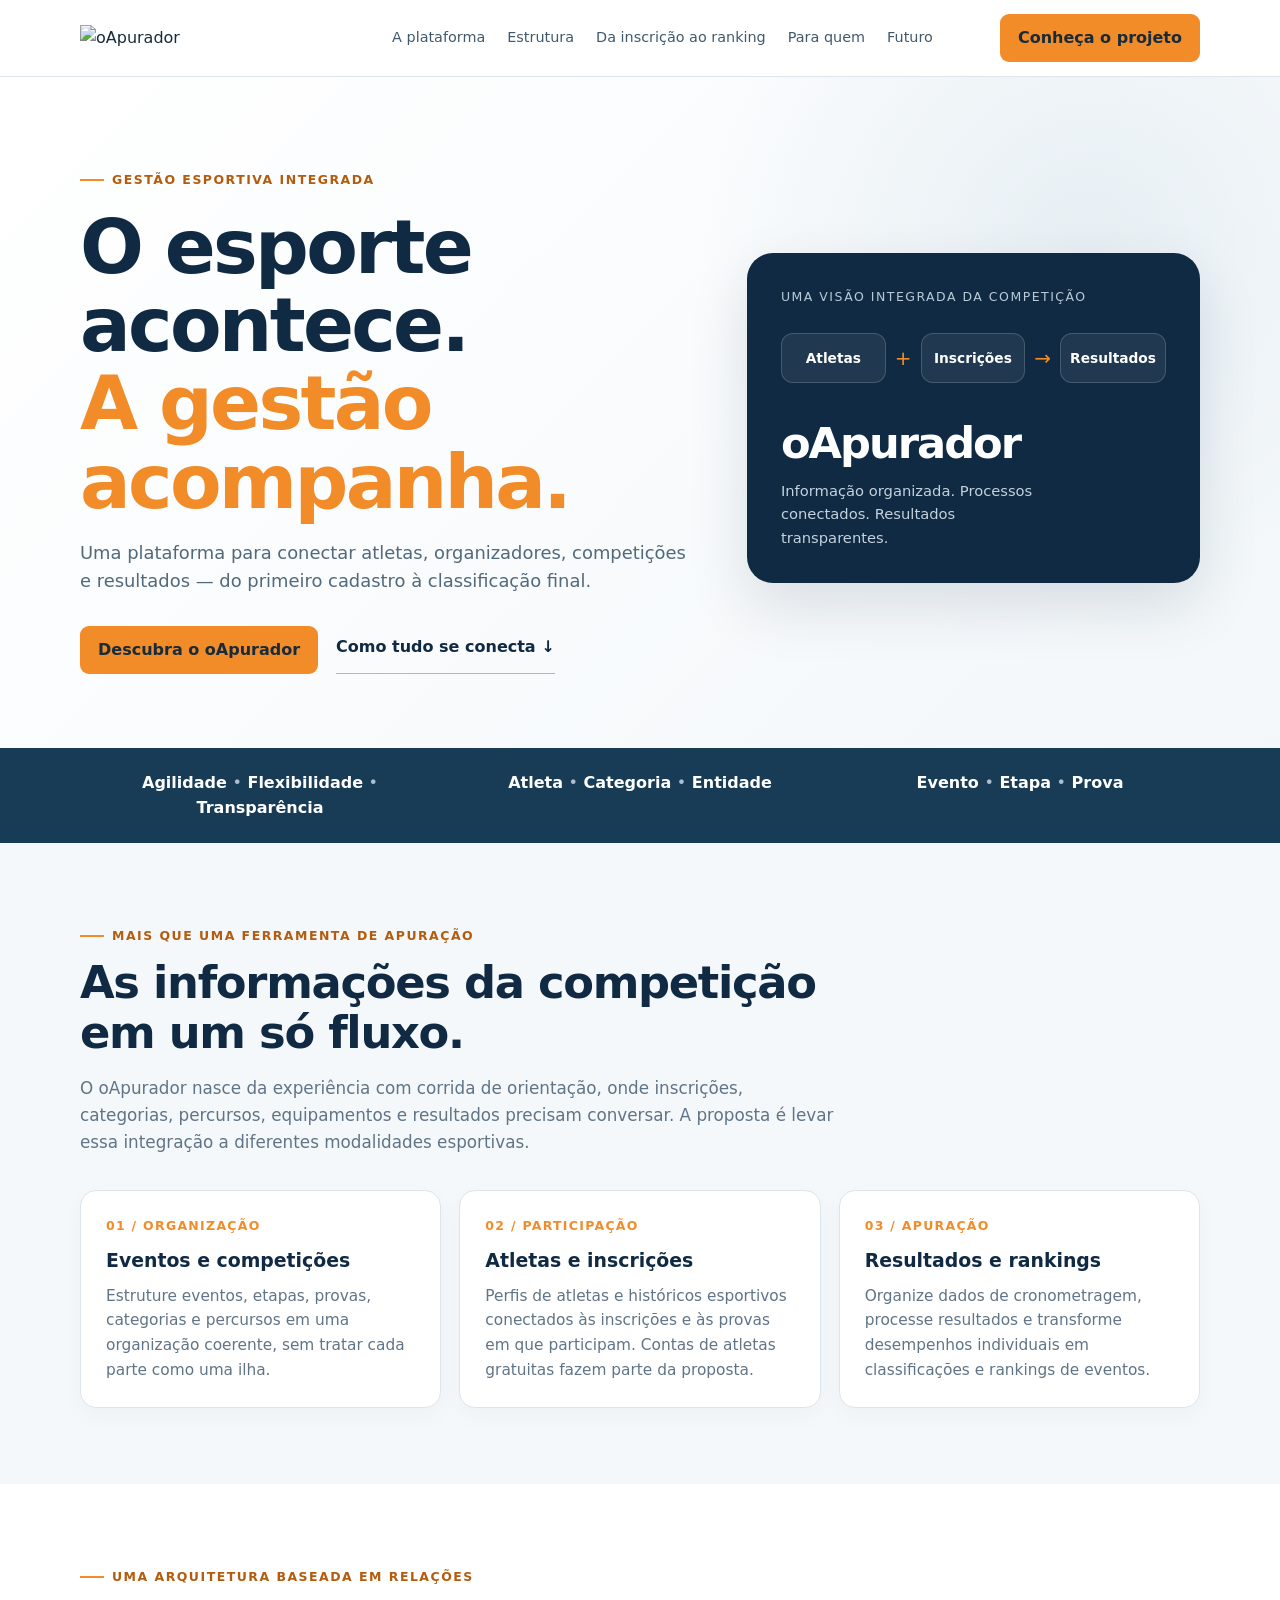
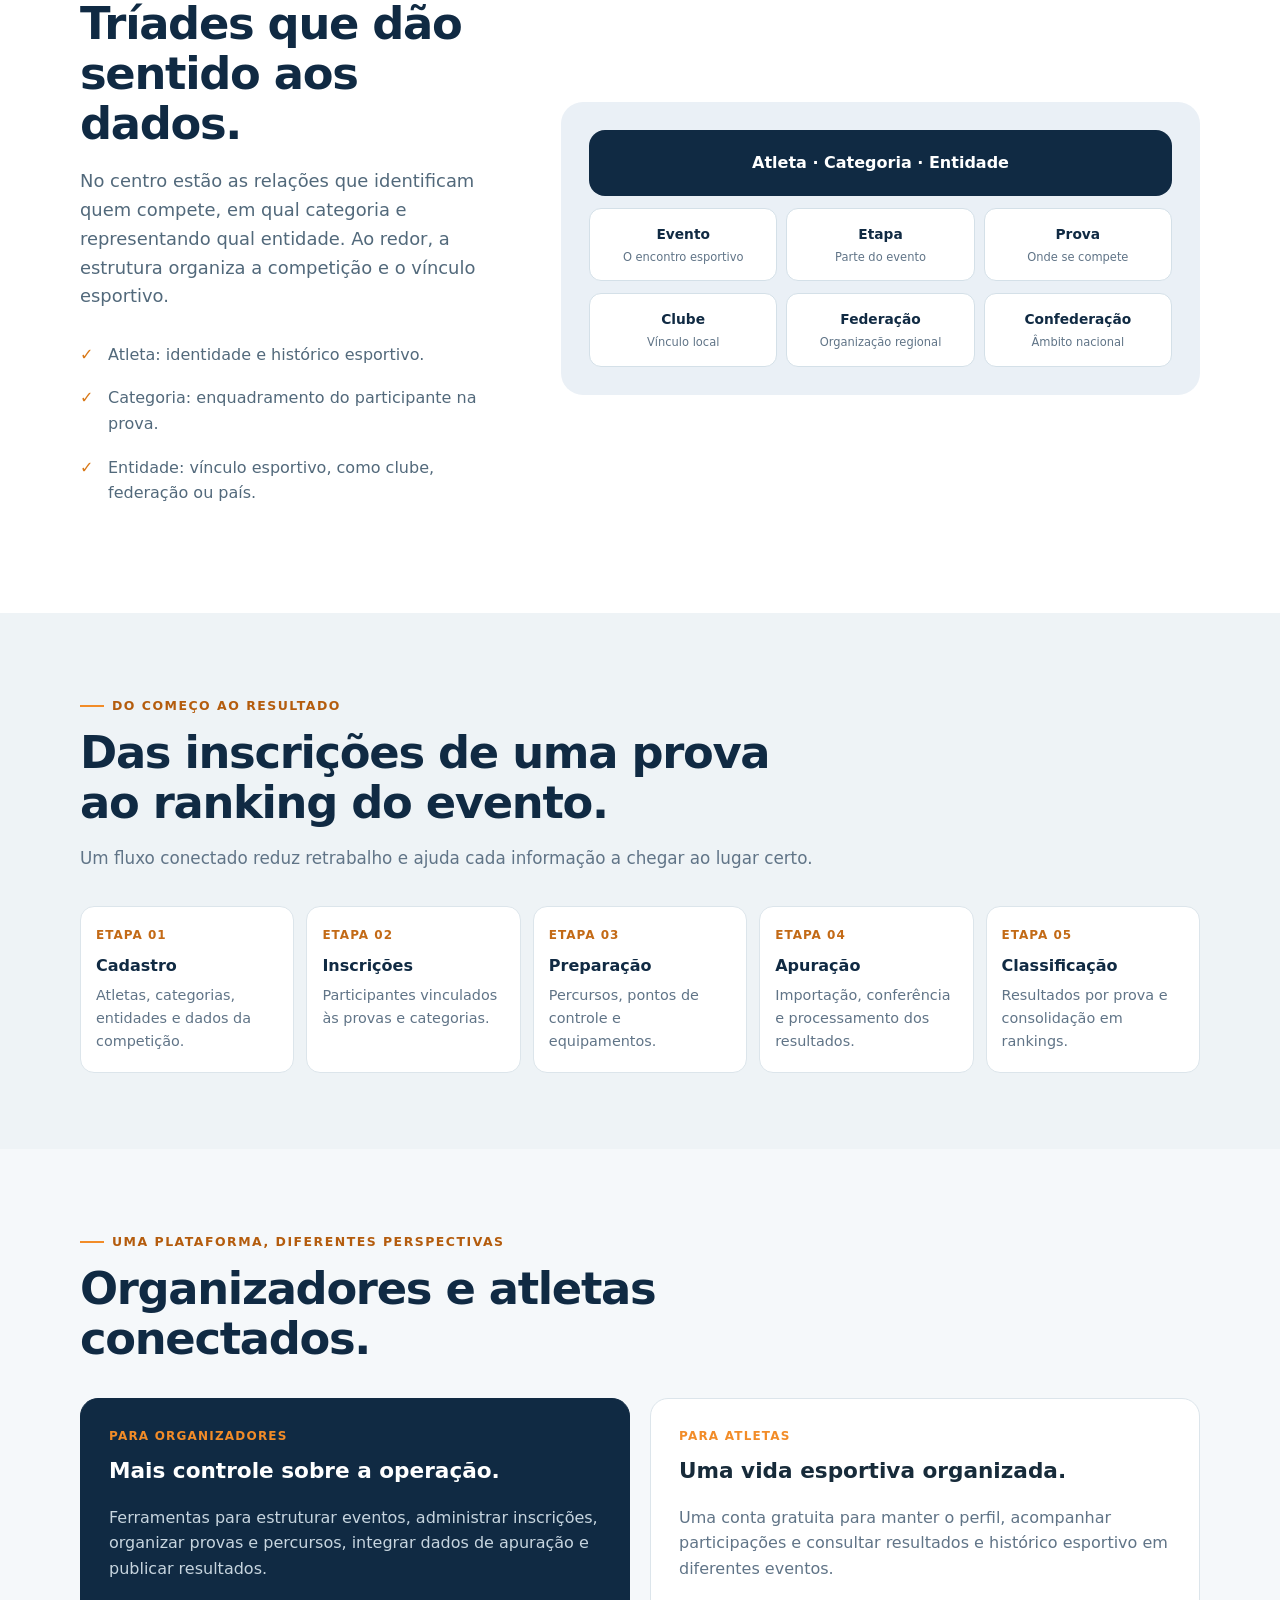
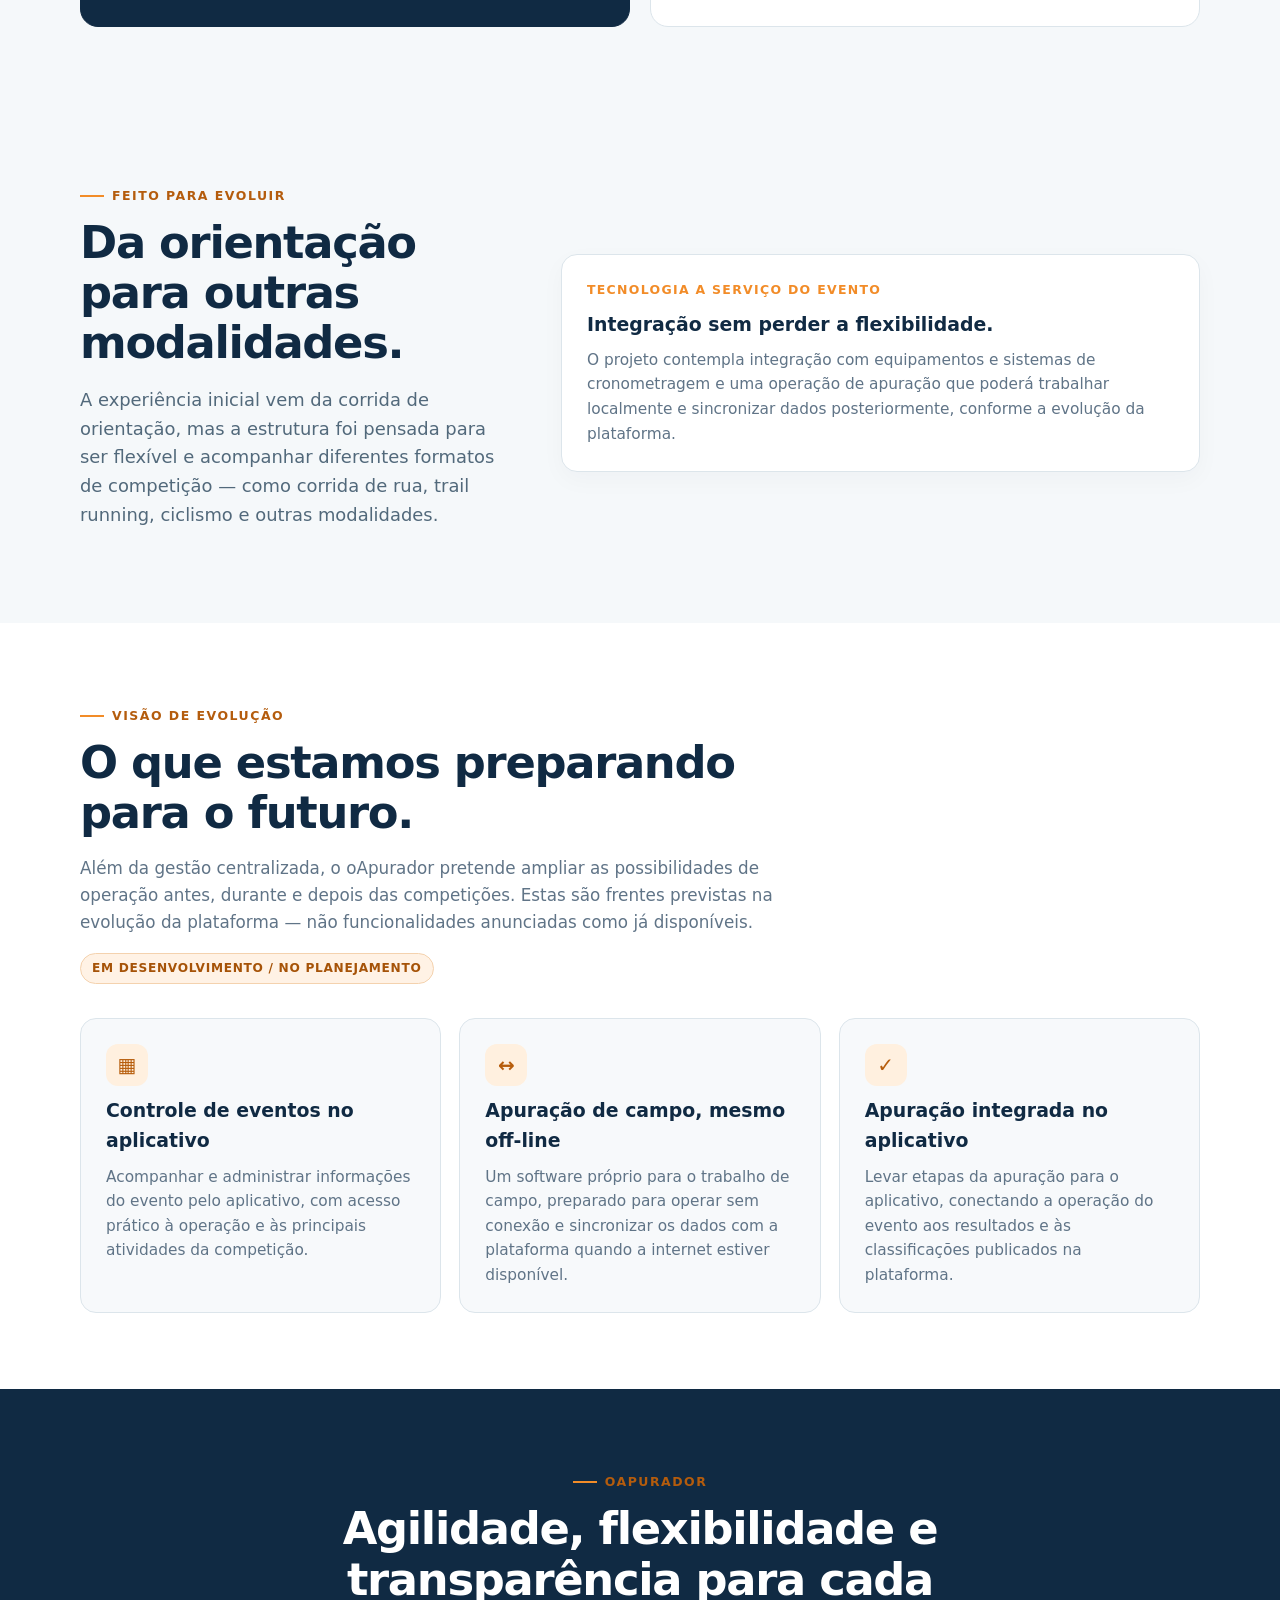
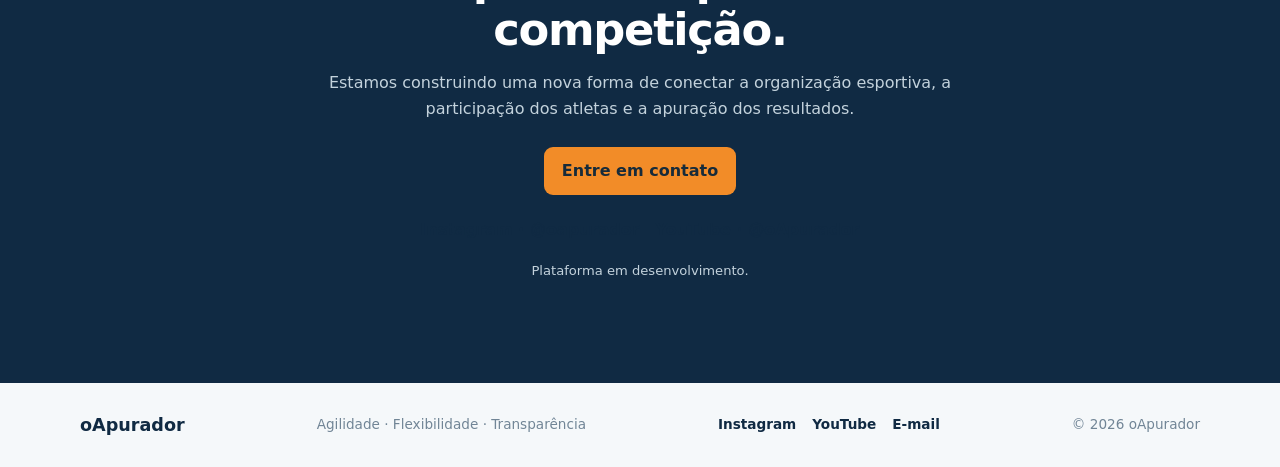
==== index.html @ b2d1f543 "Add files via upload" ====
<!doctype html>
<html lang="pt-BR">
<head>
<meta charset="utf-8">
<meta name="viewport" content="width=device-width, initial-scale=1">
<meta name="theme-color" content="#102a43">
<meta name="description" content="oApurador — gestão esportiva integrada. Agilidade, flexibilidade e transparência da inscrição ao ranking.">
<title>oApurador — Agilidade, flexibilidade e transparência</title>
<style>
:root{--navy:#102a43;--navy2:#183b56;--orange:#f28c28;--ink:#172b3a;--muted:#607487;--paper:#f5f8fa;--line:#dce5eb;--white:#fff}
*{box-sizing:border-box}html{scroll-behavior:smooth}body{margin:0;background:var(--paper);color:var(--ink);font-family:Inter,ui-sans-serif,system-ui,-apple-system,"Segoe UI",sans-serif;line-height:1.6}a{color:inherit;text-decoration:none}.wrap{width:min(1120px,calc(100% - 40px));margin:auto}
header{background:#ffffffef;border-bottom:1px solid var(--line);position:sticky;top:0;z-index:10;backdrop-filter:blur(12px)}.nav{min-height:76px;display:flex;align-items:center;justify-content:space-between;gap:24px}.brand img{display:block;width:245px;max-width:42vw;height:auto}.nav nav{display:flex;gap:22px;font-size:.9rem;color:#42596b}.nav nav a:hover{color:var(--orange)}.nav-cta,.button{display:inline-flex;align-items:center;justify-content:center;background:var(--orange);color:#172b3a;font-weight:750;padding:11px 18px;border-radius:9px}
.hero{padding:86px 0 74px;background:radial-gradient(circle at 85% 25%,#e7eff4 0,transparent 32%),linear-gradient(135deg,#fff,#f3f7fa);overflow:hidden}.hero-grid{display:grid;grid-template-columns:1.15fr .85fr;gap:54px;align-items:center}.eyebrow{display:inline-flex;align-items:center;gap:8px;color:#b45c0d;font-size:.78rem;font-weight:800;text-transform:uppercase;letter-spacing:1.5px}.eyebrow:before{content:"";width:24px;height:2px;background:var(--orange)}h1{font-size:clamp(2.65rem,6vw,4.7rem);line-height:1.04;letter-spacing:-2.7px;color:var(--navy);margin:18px 0}h1 em{font-style:normal;color:var(--orange)}.lead{font-size:1.12rem;max-width:650px;color:#52697b}.hero-actions{display:flex;gap:18px;margin-top:30px;flex-wrap:wrap}.text-link{font-weight:700;color:var(--navy);border-bottom:1px solid #a9bbc8;padding:8px 0}.hero-art{background:var(--navy);border-radius:26px;padding:34px;color:white;min-height:320px;box-shadow:0 24px 60px #102a4320}.art-label{font-size:.78rem;text-transform:uppercase;letter-spacing:1.5px;color:#b9cbd8}.flowline{display:flex;align-items:center;gap:9px;margin:26px 0}.flow-node{background:#ffffff12;border:1px solid #ffffff2b;border-radius:12px;padding:13px 9px;text-align:center;flex:1;font-size:.86rem;font-weight:700}.flow-arrow{color:var(--orange);font-size:1.25rem}.art-number{font-size:2.7rem;font-weight:850;letter-spacing:-2px;margin-top:22px}.art-caption{color:#c3d2dc;font-size:.92rem;max-width:270px}
.triad-band{background:var(--navy2);color:#fff;padding:22px 0}.triads{display:grid;grid-template-columns:repeat(3,1fr);gap:20px}.triad{text-align:center;font-weight:700}.triad span{color:#a9bfce;font-weight:500}section{padding:76px 0}.section-head{max-width:760px;margin-bottom:34px}h2{font-size:clamp(2rem,4vw,2.8rem);line-height:1.12;letter-spacing:-1.3px;color:var(--navy);margin:12px 0}.section-head p{color:var(--muted);font-size:1.05rem}.cards{display:grid;grid-template-columns:repeat(3,1fr);gap:18px}.card{background:#fff;border:1px solid var(--line);border-radius:16px;padding:25px;box-shadow:0 8px 24px #102a4308}.num{font-size:.78rem;font-weight:850;color:var(--orange);letter-spacing:1.3px}.card h3,.roadmap-card h3{font-size:1.18rem;color:var(--navy);margin:9px 0}.card p,.roadmap-card p{color:var(--muted);margin:0;font-size:.96rem}
.central{background:#fff}.central-grid{display:grid;grid-template-columns:.8fr 1.2fr;gap:55px;align-items:center}.central-visual{background:#eaf0f6;border-radius:22px;padding:28px}.central-core{background:var(--navy);color:white;border-radius:16px;text-align:center;padding:20px;font-weight:800}.central-branches{display:grid;grid-template-columns:repeat(3,1fr);gap:9px;margin-top:12px}.branch{background:#fff;border:1px solid #d4e0e8;border-radius:12px;padding:14px 7px;text-align:center;color:var(--navy);font-size:.86rem;font-weight:750}.branch small{display:block;color:var(--muted);font-weight:500;margin-top:3px}.bullets{list-style:none;padding:0;margin:22px 0}.bullets li{padding:9px 0 9px 28px;position:relative;color:#52697b}.bullets li:before{content:"✓";position:absolute;left:0;color:#d97817;font-weight:900}
.journey{background:#eef3f6}.journey-line{display:grid;grid-template-columns:repeat(5,1fr);gap:12px}.step{background:#fff;border:1px solid var(--line);border-radius:14px;padding:19px 15px}.step b{display:block;color:var(--navy);margin:8px 0 5px}.step-no{font-size:.75rem;color:#c36a16;font-weight:850;letter-spacing:1px}.step p{font-size:.9rem;color:var(--muted);margin:0}.audiences{display:grid;grid-template-columns:1fr 1fr;gap:20px}.audience{border-radius:18px;padding:28px;background:#fff;border:1px solid var(--line)}.audience.organizer{background:var(--navy);color:#fff;border-color:var(--navy)}.audience h3{font-size:1.35rem;margin:8px 0}.audience p{color:var(--muted)}.audience.organizer p{color:#c7d5df}.tag{font-size:.75rem;text-transform:uppercase;letter-spacing:1.2px;font-weight:800;color:var(--orange)}
.roadmap{background:#fff}.roadmap-note{display:inline-block;background:#fff2e5;color:#a65308;border:1px solid #f4d2ae;border-radius:999px;padding:5px 11px;font-size:.76rem;font-weight:800;letter-spacing:.7px;text-transform:uppercase}.roadmap-card{background:#f7f9fb;border:1px solid var(--line);border-radius:16px;padding:25px}.future-icon{width:42px;height:42px;display:grid;place-items:center;border-radius:12px;background:#fff0df;color:#b75d0c;font-size:1.25rem;font-weight:900}.closing{background:var(--navy);color:#fff;text-align:center;padding:76px 0}.closing h2{color:#fff;max-width:760px;margin:12px auto}.closing p{color:#c3d2dc;max-width:650px;margin:15px auto 26px}.closing .eyebrow{justify-content:center}footer{padding:28px 0;color:#718596;font-size:.85rem}.footer-inner{display:flex;justify-content:space-between;gap:18px;align-items:center;flex-wrap:wrap}.footer-brand{font-weight:850;color:var(--navy);font-size:1.1rem}.social{display:flex;gap:16px;flex-wrap:wrap}.social a{font-weight:700;color:var(--navy)}.social a:hover{color:var(--orange)}
@media(max-width:800px){.nav nav{display:none}.hero{padding:62px 0}.hero-grid,.central-grid{grid-template-columns:1fr;gap:32px}.hero-art{min-height:260px}.cards{grid-template-columns:1fr}.triads{grid-template-columns:1fr;gap:10px}.journey-line{grid-template-columns:1fr 1fr}.audiences{grid-template-columns:1fr}section{padding:58px 0}}
@media(max-width:480px){.wrap{width:calc(100% - 28px)}.journey-line{grid-template-columns:1fr}.brand img{width:190px}.hero-art{padding:24px}.flowline{gap:5px}.flow-node{font-size:.76rem;padding:11px 5px}}
</style>
</head>
<body>
<header><div class="wrap nav">
<a class="brand" href="#" aria-label="oApurador, início"><img src="assets/logo-oapurador.png" alt="oApurador"></a>
<nav><a href="#plataforma">A plataforma</a><a href="#estrutura">Estrutura</a><a href="#fluxo">Da inscrição ao ranking</a><a href="#publico">Para quem</a><a href="#futuro">Futuro</a></nav>
<a class="nav-cta" href="#contato">Conheça o projeto</a>
</div></header>
<main>
<section class="hero"><div class="wrap hero-grid"><div><div class="eyebrow">Gestão esportiva integrada</div><h1>O esporte acontece.<br><em>A gestão acompanha.</em></h1><p class="lead">Uma plataforma para conectar atletas, organizadores, competições e resultados — do primeiro cadastro à classificação final.</p><div class="hero-actions"><a class="button" href="#plataforma">Descubra o oApurador</a><a class="text-link" href="#estrutura">Como tudo se conecta ↓</a></div></div>
<div class="hero-art"><div class="art-label">Uma visão integrada da competição</div><div class="flowline"><div class="flow-node">Atletas</div><div class="flow-arrow">+</div><div class="flow-node">Inscrições</div><div class="flow-arrow">→</div><div class="flow-node">Resultados</div></div><div class="art-number">oApurador</div><div class="art-caption">Informação organizada. Processos conectados. Resultados transparentes.</div></div></div></section>
<div class="triad-band"><div class="wrap triads"><div class="triad">Agilidade <span>•</span> Flexibilidade <span>•</span> Transparência</div><div class="triad">Atleta <span>•</span> Categoria <span>•</span> Entidade</div><div class="triad">Evento <span>•</span> Etapa <span>•</span> Prova</div></div></div>
<section id="plataforma"><div class="wrap"><div class="section-head"><div class="eyebrow">Mais que uma ferramenta de apuração</div><h2>As informações da competição em um só fluxo.</h2><p>O oApurador nasce da experiência com corrida de orientação, onde inscrições, categorias, percursos, equipamentos e resultados precisam conversar. A proposta é levar essa integração a diferentes modalidades esportivas.</p></div><div class="cards">
<article class="card"><div class="num">01 / ORGANIZAÇÃO</div><h3>Eventos e competições</h3><p>Estruture eventos, etapas, provas, categorias e percursos em uma organização coerente, sem tratar cada parte como uma ilha.</p></article>
<article class="card"><div class="num">02 / PARTICIPAÇÃO</div><h3>Atletas e inscrições</h3><p>Perfis de atletas e históricos esportivos conectados às inscrições e às provas em que participam. Contas de atletas gratuitas fazem parte da proposta.</p></article>
<article class="card"><div class="num">03 / APURAÇÃO</div><h3>Resultados e rankings</h3><p>Organize dados de cronometragem, processe resultados e transforme desempenhos individuais em classificações e rankings de eventos.</p></article>
</div></div></section>
<section class="central" id="estrutura"><div class="wrap central-grid"><div><div class="eyebrow">Uma arquitetura baseada em relações</div><h2>Tríades que dão sentido aos dados.</h2><p class="lead">No centro estão as relações que identificam quem compete, em qual categoria e representando qual entidade. Ao redor, a estrutura organiza a competição e o vínculo esportivo.</p><ul class="bullets"><li>Atleta: identidade e histórico esportivo.</li><li>Categoria: enquadramento do participante na prova.</li><li>Entidade: vínculo esportivo, como clube, federação ou país.</li></ul></div>
<div class="central-visual"><div class="central-core">Atleta · Categoria · Entidade</div><div class="central-branches"><div class="branch">Evento<small>O encontro esportivo</small></div><div class="branch">Etapa<small>Parte do evento</small></div><div class="branch">Prova<small>Onde se compete</small></div></div><div class="central-branches"><div class="branch">Clube<small>Vínculo local</small></div><div class="branch">Federação<small>Organização regional</small></div><div class="branch">Confederação<small>Âmbito nacional</small></div></div></div></div></section>
<section class="journey" id="fluxo"><div class="wrap"><div class="section-head"><div class="eyebrow">Do começo ao resultado</div><h2>Das inscrições de uma prova ao ranking do evento.</h2><p>Um fluxo conectado reduz retrabalho e ajuda cada informação a chegar ao lugar certo.</p></div><div class="journey-line">
<div class="step"><div class="step-no">ETAPA 01</div><b>Cadastro</b><p>Atletas, categorias, entidades e dados da competição.</p></div><div class="step"><div class="step-no">ETAPA 02</div><b>Inscrições</b><p>Participantes vinculados às provas e categorias.</p></div><div class="step"><div class="step-no">ETAPA 03</div><b>Preparação</b><p>Percursos, pontos de controle e equipamentos.</p></div><div class="step"><div class="step-no">ETAPA 04</div><b>Apuração</b><p>Importação, conferência e processamento dos resultados.</p></div><div class="step"><div class="step-no">ETAPA 05</div><b>Classificação</b><p>Resultados por prova e consolidação em rankings.</p></div>
</div></div></section>
<section id="publico"><div class="wrap"><div class="section-head"><div class="eyebrow">Uma plataforma, diferentes perspectivas</div><h2>Organizadores e atletas conectados.</h2></div><div class="audiences">
<article class="audience organizer"><div class="tag">Para organizadores</div><h3>Mais controle sobre a operação.</h3><p>Ferramentas para estruturar eventos, administrar inscrições, organizar provas e percursos, integrar dados de apuração e publicar resultados.</p></article>
<article class="audience"><div class="tag">Para atletas</div><h3>Uma vida esportiva organizada.</h3><p>Uma conta gratuita para manter o perfil, acompanhar participações e consultar resultados e histórico esportivo em diferentes eventos.</p></article>
</div></div></section>
<section><div class="wrap central-grid"><div><div class="eyebrow">Feito para evoluir</div><h2>Da orientação para outras modalidades.</h2><p class="lead">A experiência inicial vem da corrida de orientação, mas a estrutura foi pensada para ser flexível e acompanhar diferentes formatos de competição — como corrida de rua, trail running, ciclismo e outras modalidades.</p></div><div class="card"><div class="num">TECNOLOGIA A SERVIÇO DO EVENTO</div><h3>Integração sem perder a flexibilidade.</h3><p>O projeto contempla integração com equipamentos e sistemas de cronometragem e uma operação de apuração que poderá trabalhar localmente e sincronizar dados posteriormente, conforme a evolução da plataforma.</p></div></div></section>
<section class="roadmap" id="futuro"><div class="wrap"><div class="section-head"><div class="eyebrow">Visão de evolução</div><h2>O que estamos preparando para o futuro.</h2><p>Além da gestão centralizada, o oApurador pretende ampliar as possibilidades de operação antes, durante e depois das competições. Estas são frentes previstas na evolução da plataforma — não funcionalidades anunciadas como já disponíveis.</p><span class="roadmap-note">Em desenvolvimento / no planejamento</span></div><div class="cards">
<article class="roadmap-card"><div class="future-icon">▦</div><h3>Controle de eventos no aplicativo</h3><p>Acompanhar e administrar informações do evento pelo aplicativo, com acesso prático à operação e às principais atividades da competição.</p></article>
<article class="roadmap-card"><div class="future-icon">↔</div><h3>Apuração de campo, mesmo off-line</h3><p>Um software próprio para o trabalho de campo, preparado para operar sem conexão e sincronizar os dados com a plataforma quando a internet estiver disponível.</p></article>
<article class="roadmap-card"><div class="future-icon">✓</div><h3>Apuração integrada no aplicativo</h3><p>Levar etapas da apuração para o aplicativo, conectando a operação do evento aos resultados e às classificações publicados na plataforma.</p></article>
</div></div></section>
<section class="closing" id="contato"><div class="wrap"><div class="eyebrow">oApurador</div><h2>Agilidade, flexibilidade e transparência para cada competição.</h2><p>Estamos construindo uma nova forma de conectar a organização esportiva, a participação dos atletas e a apuração dos resultados.</p><a class="button" href="mailto:oapurador@gmail.com?subject=Interesse%20no%20oApurador">Entre em contato</a><div class="social" style="justify-content:center;margin-top:22px"><a href="https://www.instagram.com/oapurador/" target="_blank" rel="noopener noreferrer">Instagram · @oapurador</a><a href="https://www.youtube.com/@oApurador" target="_blank" rel="noopener noreferrer">YouTube · @oApurador</a></div><p style="font-size:.82rem;margin-top:18px">Plataforma em desenvolvimento.</p></div></section>
</main>
<footer><div class="wrap footer-inner"><div class="footer-brand">oApurador</div><div>Agilidade · Flexibilidade · Transparência</div><div class="social"><a href="https://www.instagram.com/oapurador/" target="_blank" rel="noopener noreferrer">Instagram</a><a href="https://www.youtube.com/@oApurador" target="_blank" rel="noopener noreferrer">YouTube</a><a href="mailto:oapurador@gmail.com">E-mail</a></div><div>© <span id="year">2026</span> oApurador</div></div></footer>
<script>document.getElementById('year').textContent=new Date().getFullYear();</script>
</body></html>
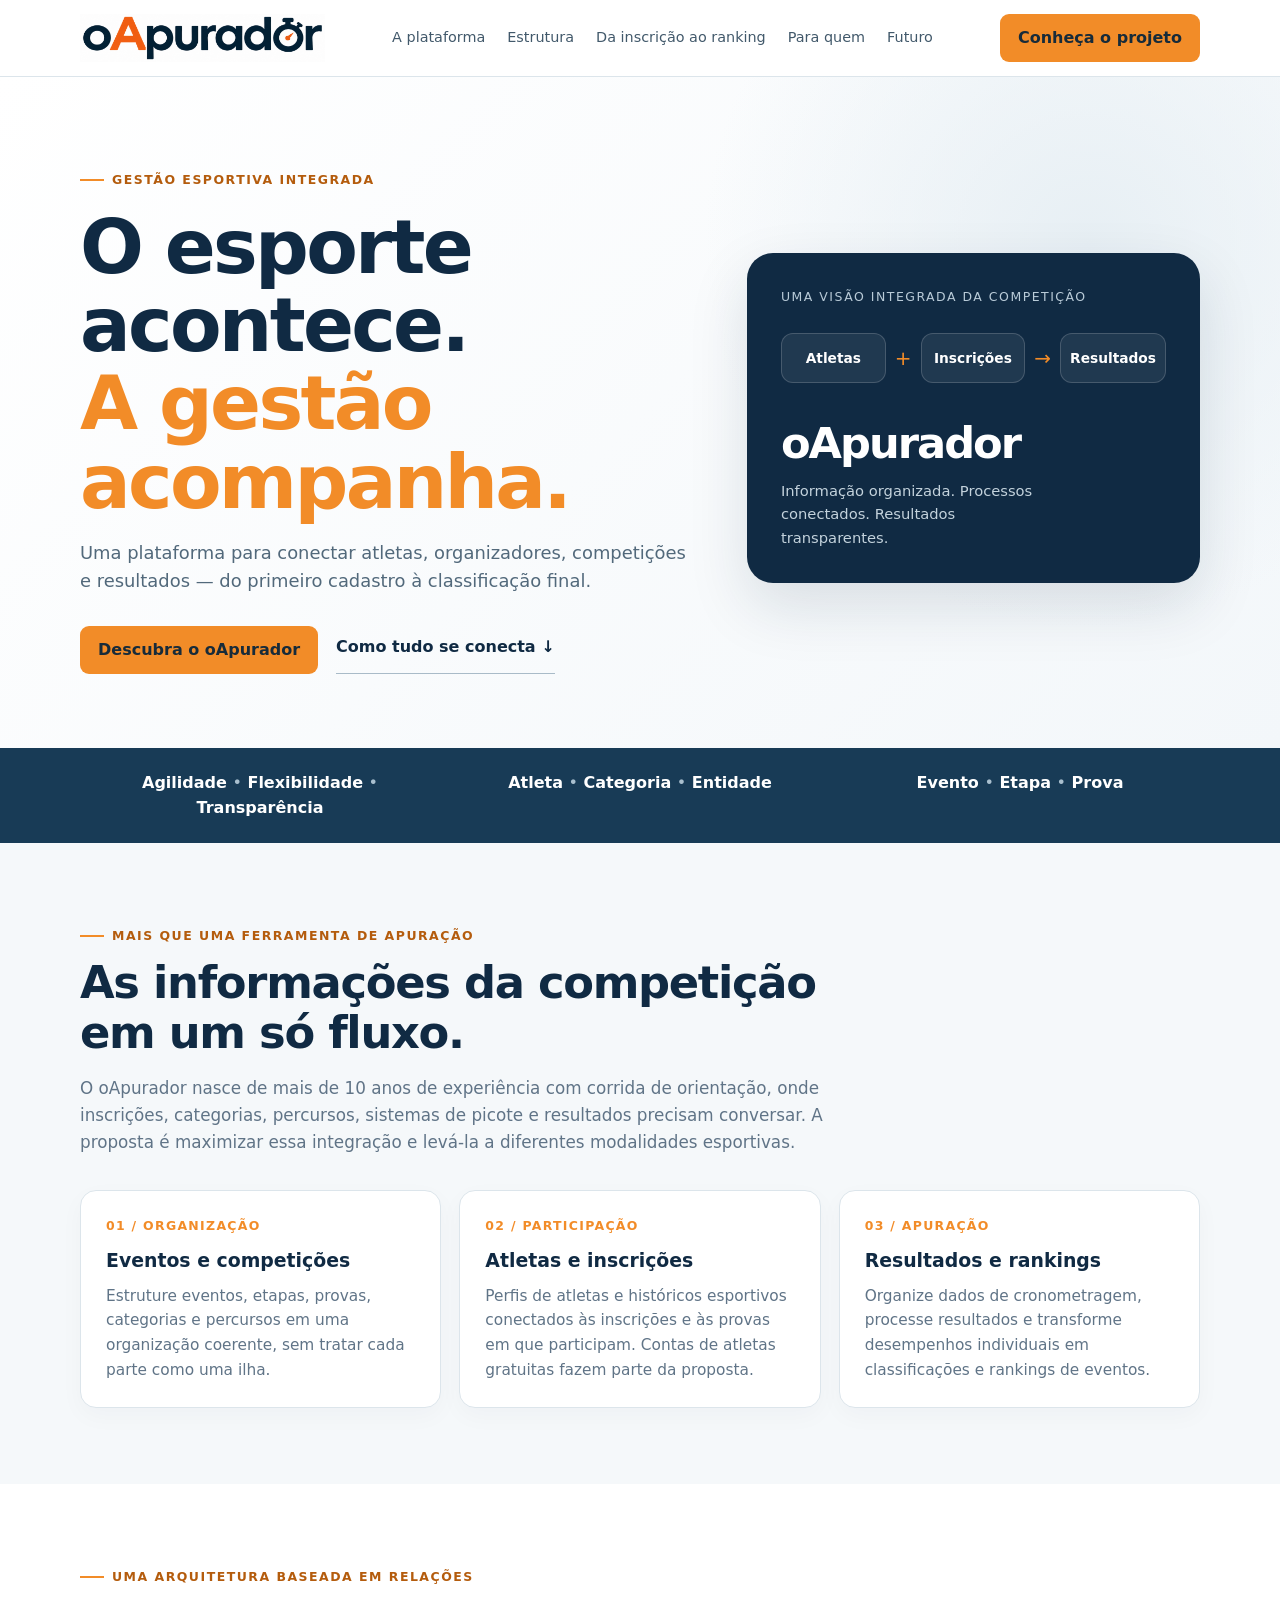
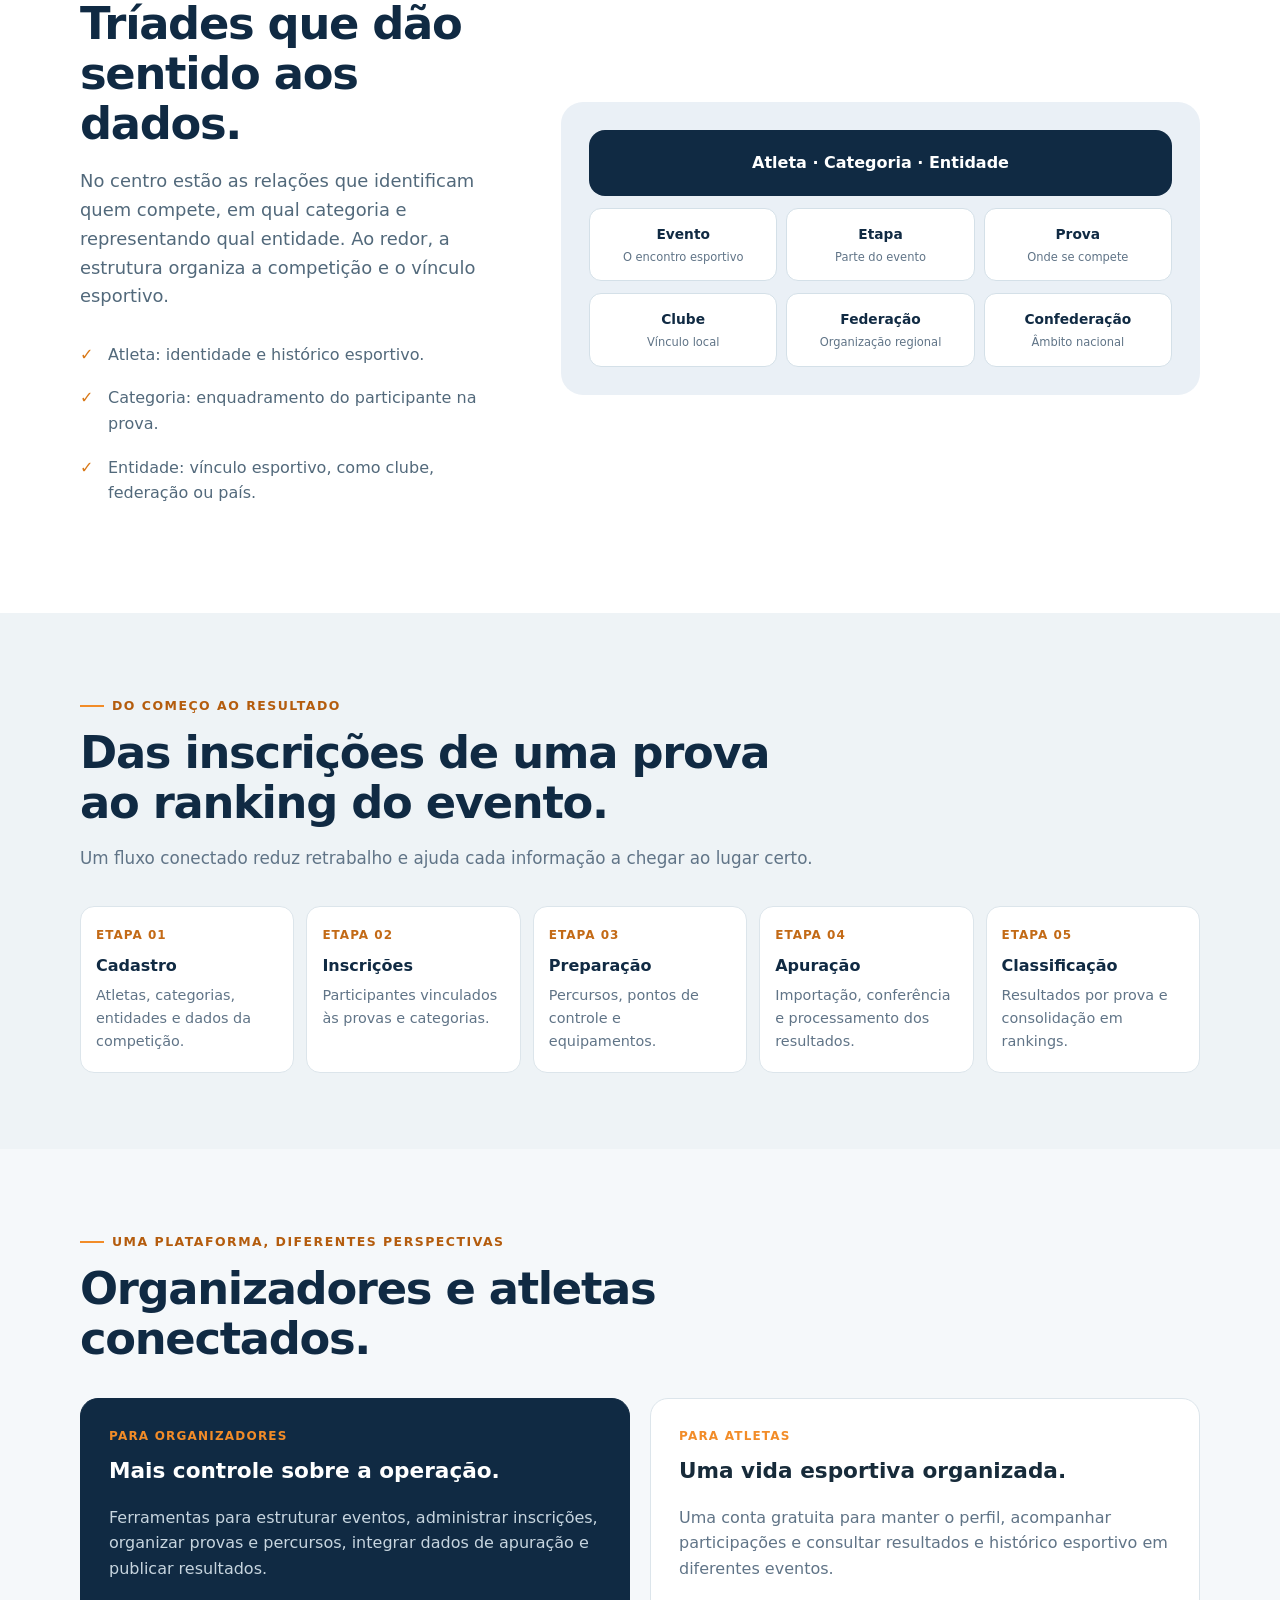
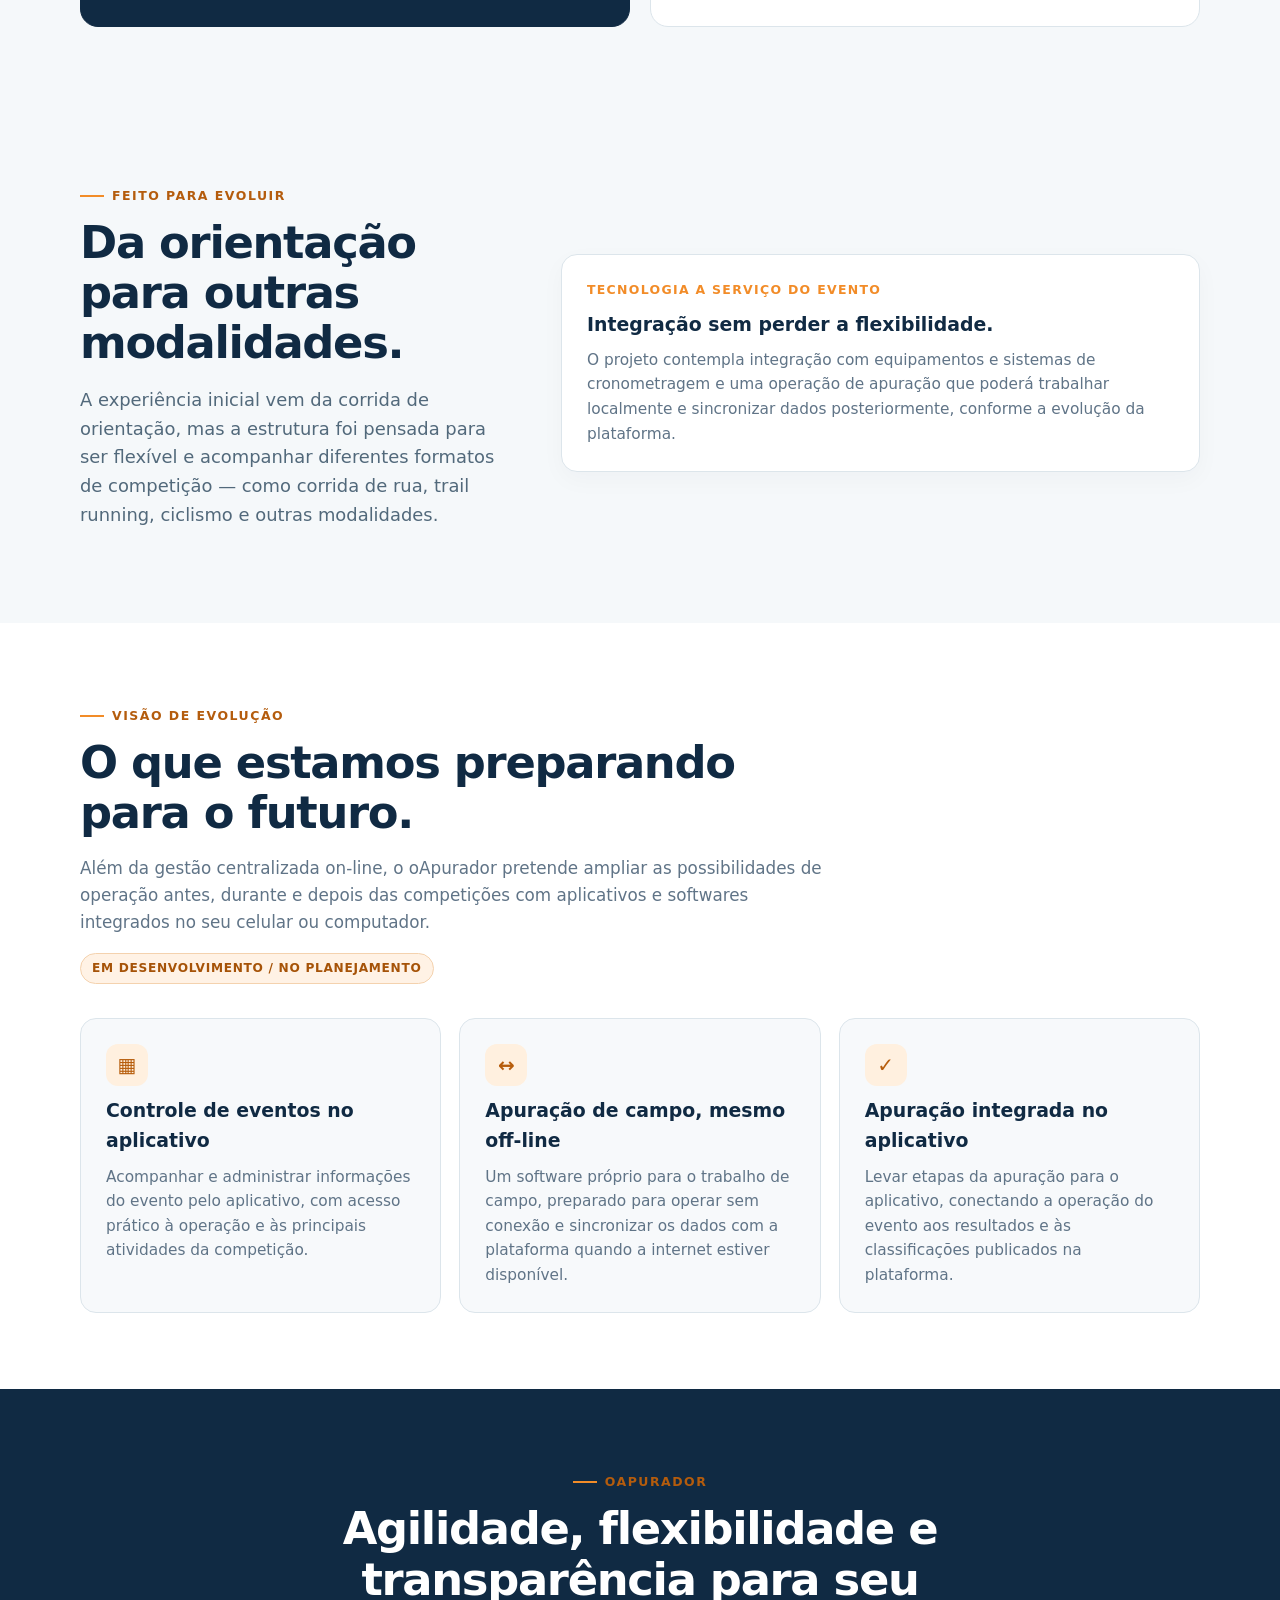
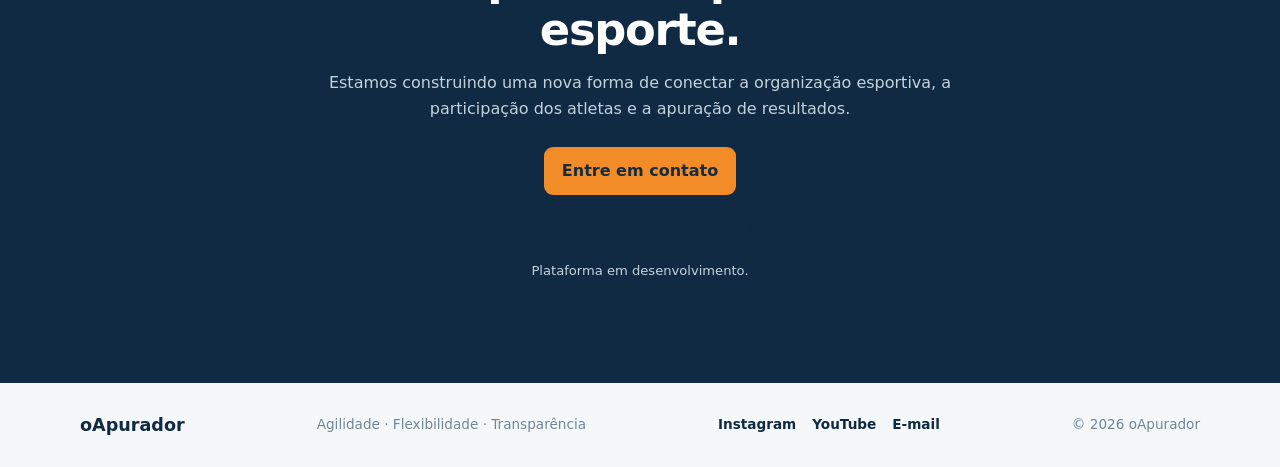
==== commit 4aebed56: "Revise platform and future vision sections in index.html Updated the platform description and future" ====
--- a/index.html
+++ b/index.html
@@ -29,7 +29,7 @@
 <section class="hero"><div class="wrap hero-grid"><div><div class="eyebrow">Gestão esportiva integrada</div><h1>O esporte acontece.<br><em>A gestão acompanha.</em></h1><p class="lead">Uma plataforma para conectar atletas, organizadores, competições e resultados — do primeiro cadastro à classificação final.</p><div class="hero-actions"><a class="button" href="#plataforma">Descubra o oApurador</a><a class="text-link" href="#estrutura">Como tudo se conecta ↓</a></div></div>
 <div class="hero-art"><div class="art-label">Uma visão integrada da competição</div><div class="flowline"><div class="flow-node">Atletas</div><div class="flow-arrow">+</div><div class="flow-node">Inscrições</div><div class="flow-arrow">→</div><div class="flow-node">Resultados</div></div><div class="art-number">oApurador</div><div class="art-caption">Informação organizada. Processos conectados. Resultados transparentes.</div></div></div></section>
 <div class="triad-band"><div class="wrap triads"><div class="triad">Agilidade <span>•</span> Flexibilidade <span>•</span> Transparência</div><div class="triad">Atleta <span>•</span> Categoria <span>•</span> Entidade</div><div class="triad">Evento <span>•</span> Etapa <span>•</span> Prova</div></div></div>
-<section id="plataforma"><div class="wrap"><div class="section-head"><div class="eyebrow">Mais que uma ferramenta de apuração</div><h2>As informações da competição em um só fluxo.</h2><p>O oApurador nasce da experiência com corrida de orientação, onde inscrições, categorias, percursos, equipamentos e resultados precisam conversar. A proposta é levar essa integração a diferentes modalidades esportivas.</p></div><div class="cards">
+<section id="plataforma"><div class="wrap"><div class="section-head"><div class="eyebrow">Mais que uma ferramenta de apuração</div><h2>As informações da competição em um só fluxo.</h2><p>O oApurador nasce de mais de 10 anos de  experiência com corrida de orientação, onde inscrições, categorias, percursos, sistemas de picote e resultados precisam conversar. A proposta é maximizar essa integração  e levá-la a diferentes modalidades esportivas.</p></div><div class="cards">
 <article class="card"><div class="num">01 / ORGANIZAÇÃO</div><h3>Eventos e competições</h3><p>Estruture eventos, etapas, provas, categorias e percursos em uma organização coerente, sem tratar cada parte como uma ilha.</p></article>
 <article class="card"><div class="num">02 / PARTICIPAÇÃO</div><h3>Atletas e inscrições</h3><p>Perfis de atletas e históricos esportivos conectados às inscrições e às provas em que participam. Contas de atletas gratuitas fazem parte da proposta.</p></article>
 <article class="card"><div class="num">03 / APURAÇÃO</div><h3>Resultados e rankings</h3><p>Organize dados de cronometragem, processe resultados e transforme desempenhos individuais em classificações e rankings de eventos.</p></article>
@@ -44,13 +44,13 @@
 <article class="audience"><div class="tag">Para atletas</div><h3>Uma vida esportiva organizada.</h3><p>Uma conta gratuita para manter o perfil, acompanhar participações e consultar resultados e histórico esportivo em diferentes eventos.</p></article>
 </div></div></section>
 <section><div class="wrap central-grid"><div><div class="eyebrow">Feito para evoluir</div><h2>Da orientação para outras modalidades.</h2><p class="lead">A experiência inicial vem da corrida de orientação, mas a estrutura foi pensada para ser flexível e acompanhar diferentes formatos de competição — como corrida de rua, trail running, ciclismo e outras modalidades.</p></div><div class="card"><div class="num">TECNOLOGIA A SERVIÇO DO EVENTO</div><h3>Integração sem perder a flexibilidade.</h3><p>O projeto contempla integração com equipamentos e sistemas de cronometragem e uma operação de apuração que poderá trabalhar localmente e sincronizar dados posteriormente, conforme a evolução da plataforma.</p></div></div></section>
-<section class="roadmap" id="futuro"><div class="wrap"><div class="section-head"><div class="eyebrow">Visão de evolução</div><h2>O que estamos preparando para o futuro.</h2><p>Além da gestão centralizada, o oApurador pretende ampliar as possibilidades de operação antes, durante e depois das competições. Estas são frentes previstas na evolução da plataforma — não funcionalidades anunciadas como já disponíveis.</p><span class="roadmap-note">Em desenvolvimento / no planejamento</span></div><div class="cards">
+<section class="roadmap" id="futuro"><div class="wrap"><div class="section-head"><div class="eyebrow">Visão de evolução</div><h2>O que estamos preparando para o futuro.</h2><p>Além da gestão centralizada on-line, o oApurador pretende ampliar as possibilidades de operação antes, durante e depois das competições com aplicativos e softwares integrados no seu celular ou computador.</p><span class="roadmap-note">Em desenvolvimento / no planejamento</span></div><div class="cards">
 <article class="roadmap-card"><div class="future-icon">▦</div><h3>Controle de eventos no aplicativo</h3><p>Acompanhar e administrar informações do evento pelo aplicativo, com acesso prático à operação e às principais atividades da competição.</p></article>
 <article class="roadmap-card"><div class="future-icon">↔</div><h3>Apuração de campo, mesmo off-line</h3><p>Um software próprio para o trabalho de campo, preparado para operar sem conexão e sincronizar os dados com a plataforma quando a internet estiver disponível.</p></article>
 <article class="roadmap-card"><div class="future-icon">✓</div><h3>Apuração integrada no aplicativo</h3><p>Levar etapas da apuração para o aplicativo, conectando a operação do evento aos resultados e às classificações publicados na plataforma.</p></article>
 </div></div></section>
-<section class="closing" id="contato"><div class="wrap"><div class="eyebrow">oApurador</div><h2>Agilidade, flexibilidade e transparência para cada competição.</h2><p>Estamos construindo uma nova forma de conectar a organização esportiva, a participação dos atletas e a apuração dos resultados.</p><a class="button" href="mailto:oapurador@gmail.com?subject=Interesse%20no%20oApurador">Entre em contato</a><div class="social" style="justify-content:center;margin-top:22px"><a href="https://www.instagram.com/oapurador/" target="_blank" rel="noopener noreferrer">Instagram · @oapurador</a><a href="https://www.youtube.com/@oApurador" target="_blank" rel="noopener noreferrer">YouTube · @oApurador</a></div><p style="font-size:.82rem;margin-top:18px">Plataforma em desenvolvimento.</p></div></section>
+<section class="closing" id="contato"><div class="wrap"><div class="eyebrow">oApurador</div><h2>Agilidade, flexibilidade e transparência para seu esporte.</h2><p>Estamos construindo uma nova forma de conectar a organização esportiva, a participação dos atletas e a apuração de resultados.</p><a class="button" href="mailto:oapurador@gmail.com?subject=Interesse%20no%20oApurador">Entre em contato</a><div class="social" style="justify-content:center;margin-top:22px"><a href="https://www.instagram.com/oapurador/" target="_blank" rel="noopener noreferrer">Instagram · @oapurador</a><a href="https://www.youtube.com/@oApurador" target="_blank" rel="noopener noreferrer">YouTube · @oApurador</a></div><p style="font-size:.82rem;margin-top:18px">Plataforma em desenvolvimento.</p></div></section>
 </main>
 <footer><div class="wrap footer-inner"><div class="footer-brand">oApurador</div><div>Agilidade · Flexibilidade · Transparência</div><div class="social"><a href="https://www.instagram.com/oapurador/" target="_blank" rel="noopener noreferrer">Instagram</a><a href="https://www.youtube.com/@oApurador" target="_blank" rel="noopener noreferrer">YouTube</a><a href="mailto:oapurador@gmail.com">E-mail</a></div><div>© <span id="year">2026</span> oApurador</div></div></footer>
 <script>document.getElementById('year').textContent=new Date().getFullYear();</script>
-</body></html>+</body></html>
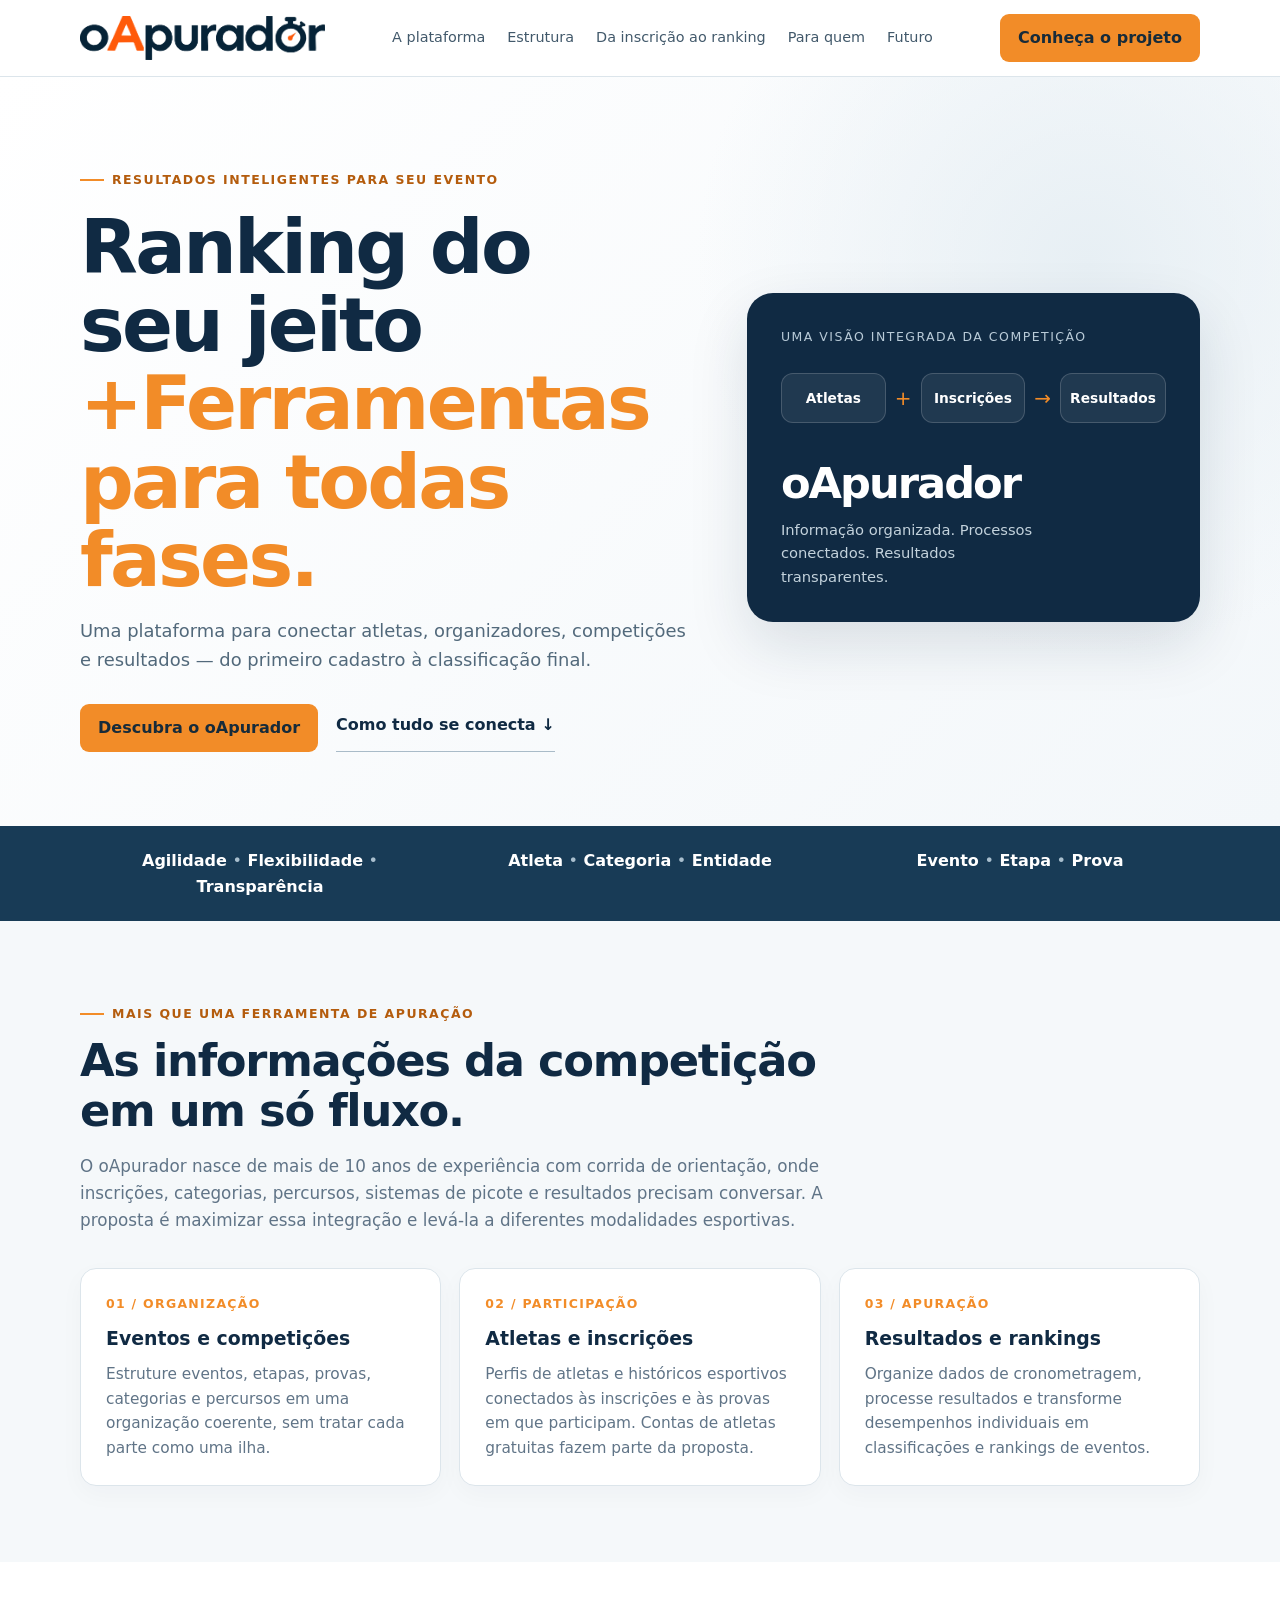
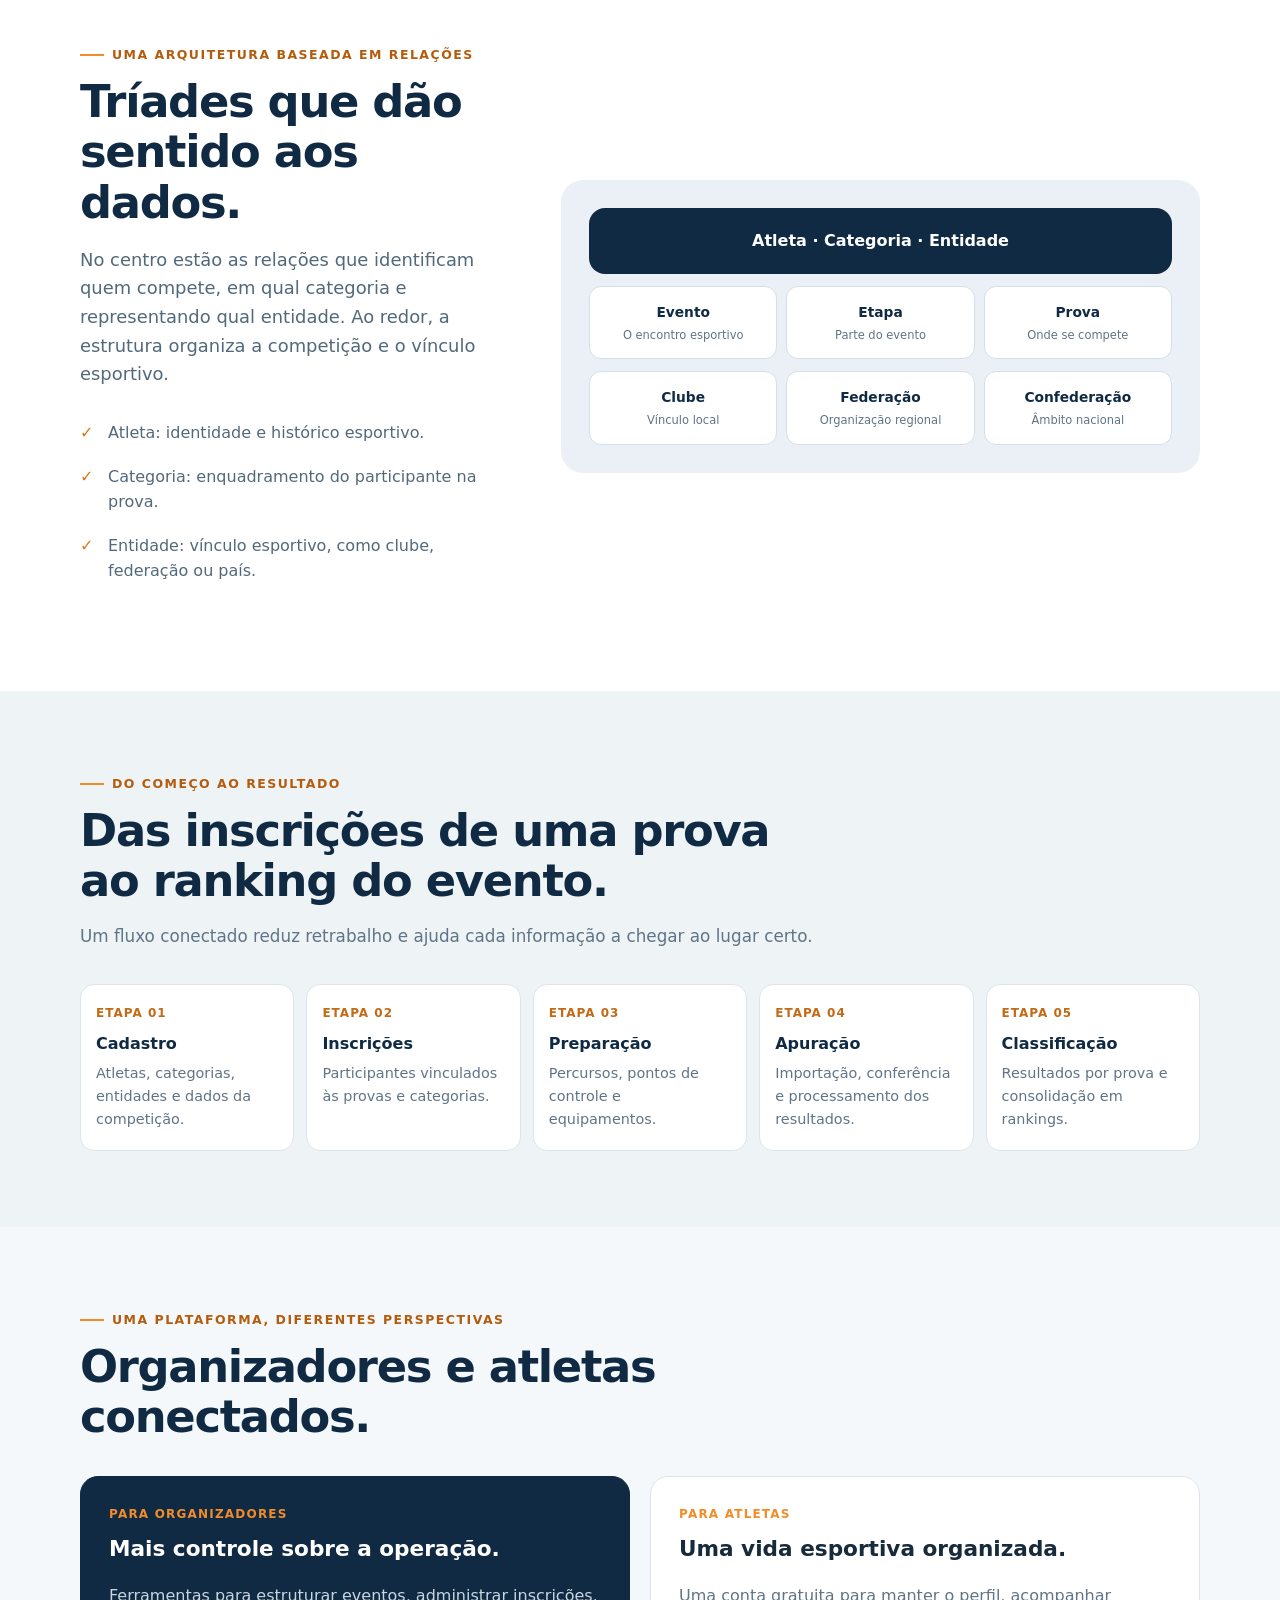
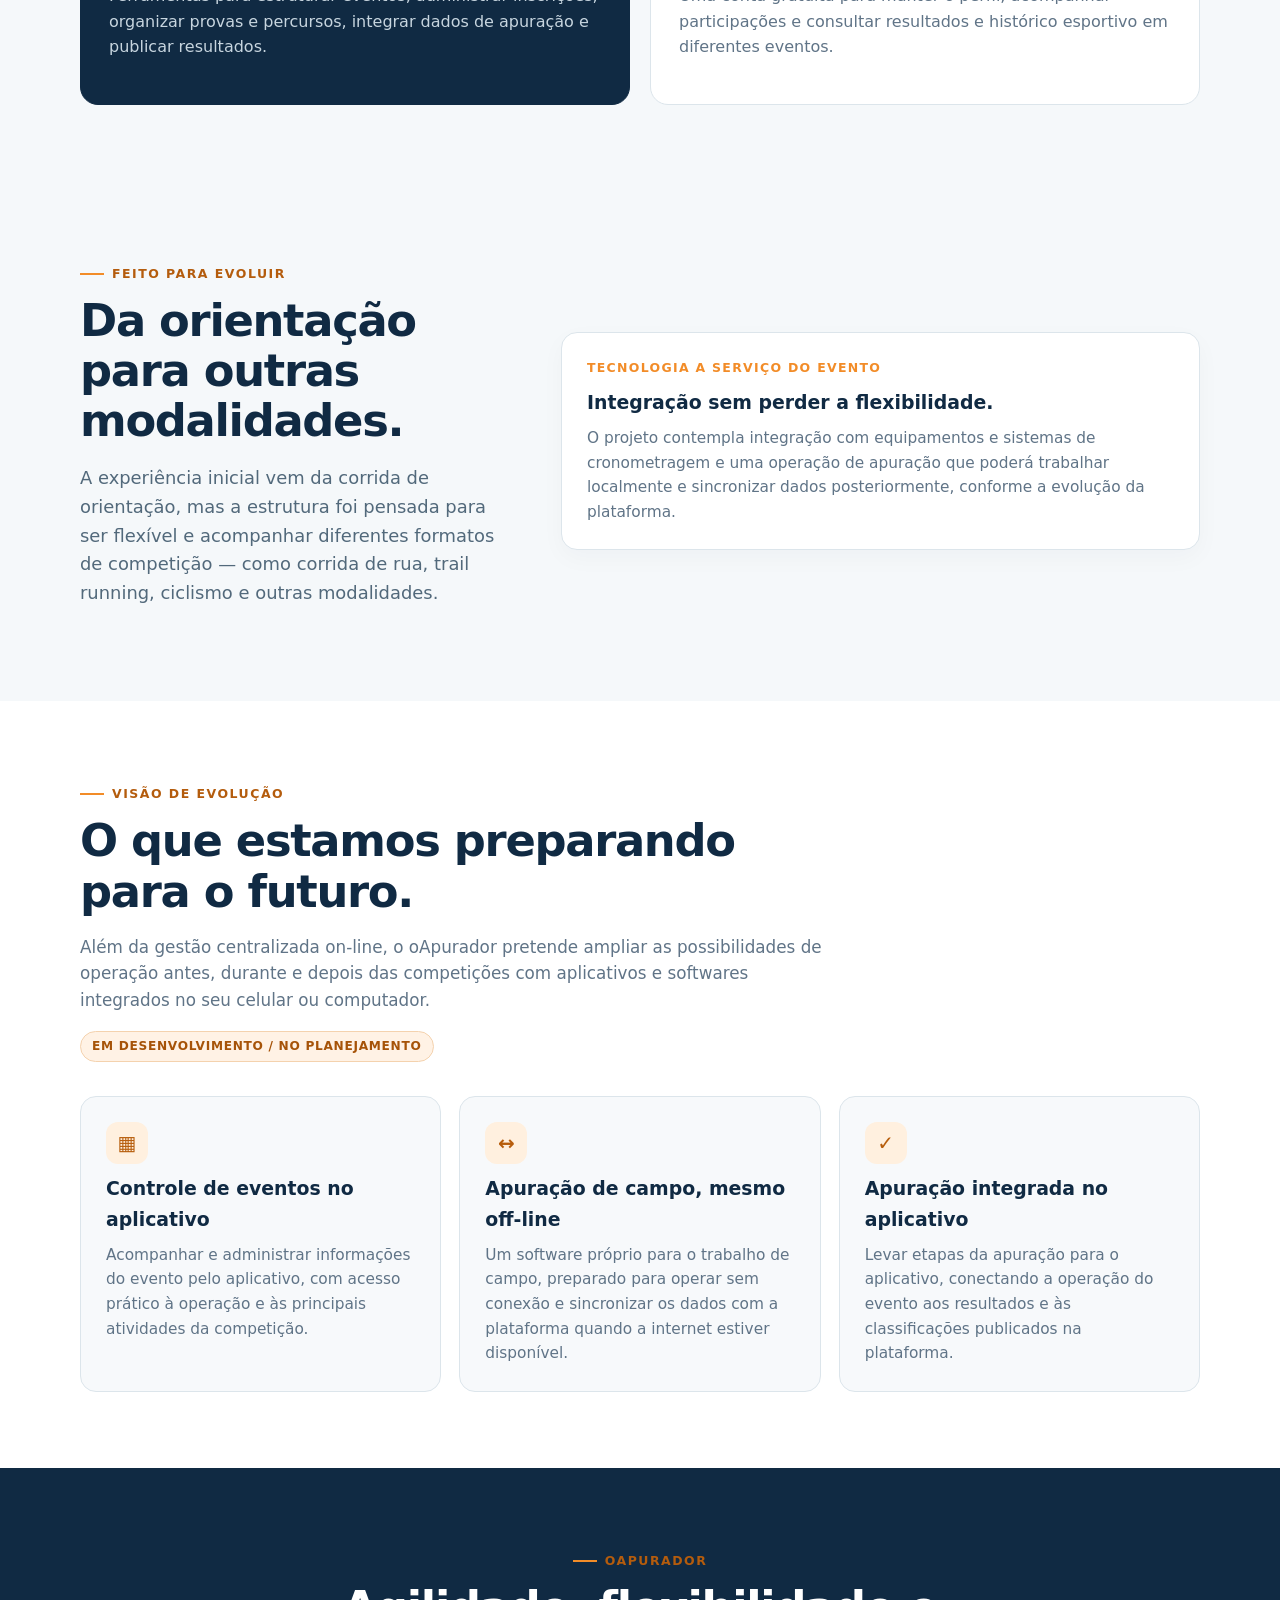
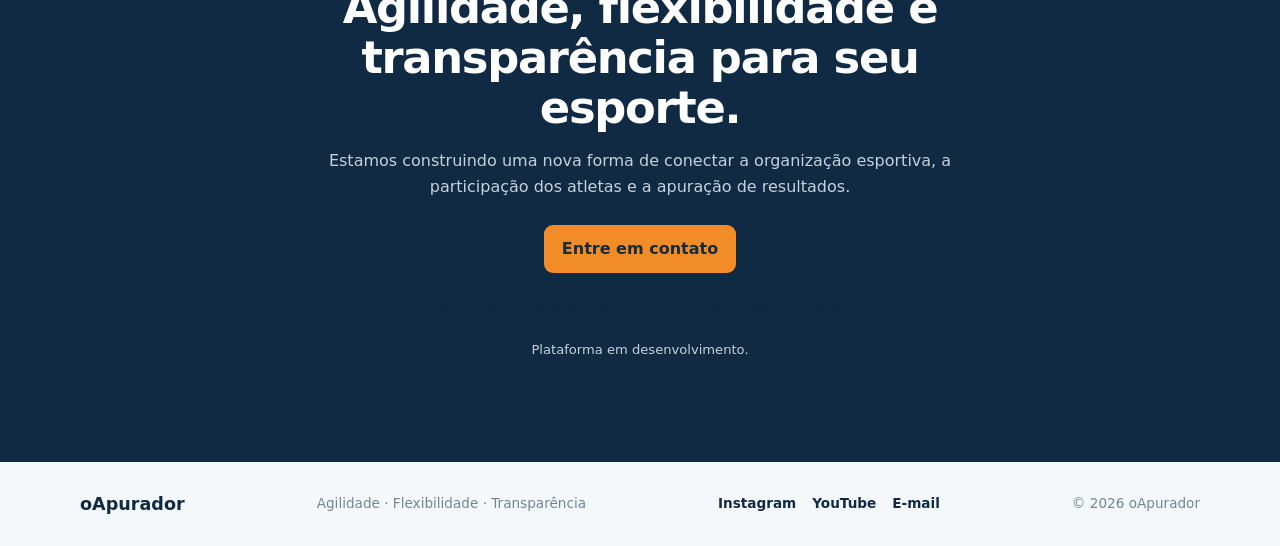
==== commit a7919bab: "Update hero section content in index.html" ====
--- a/index.html
+++ b/index.html
@@ -26,7 +26,7 @@
 <a class="nav-cta" href="#contato">Conheça o projeto</a>
 </div></header>
 <main>
-<section class="hero"><div class="wrap hero-grid"><div><div class="eyebrow">Gestão esportiva integrada</div><h1>O esporte acontece.<br><em>A gestão acompanha.</em></h1><p class="lead">Uma plataforma para conectar atletas, organizadores, competições e resultados — do primeiro cadastro à classificação final.</p><div class="hero-actions"><a class="button" href="#plataforma">Descubra o oApurador</a><a class="text-link" href="#estrutura">Como tudo se conecta ↓</a></div></div>
+<section class="hero"><div class="wrap hero-grid"><div><div class="eyebrow">Resultados Inteligentes para seu evento</div><h1>Ranking do seu jeito<br><em>+Ferramentas para todas fases.</em></h1><p class="lead">Uma plataforma para conectar atletas, organizadores, competições e resultados — do primeiro cadastro à classificação final.</p><div class="hero-actions"><a class="button" href="#plataforma">Descubra o oApurador</a><a class="text-link" href="#estrutura">Como tudo se conecta ↓</a></div></div>
 <div class="hero-art"><div class="art-label">Uma visão integrada da competição</div><div class="flowline"><div class="flow-node">Atletas</div><div class="flow-arrow">+</div><div class="flow-node">Inscrições</div><div class="flow-arrow">→</div><div class="flow-node">Resultados</div></div><div class="art-number">oApurador</div><div class="art-caption">Informação organizada. Processos conectados. Resultados transparentes.</div></div></div></section>
 <div class="triad-band"><div class="wrap triads"><div class="triad">Agilidade <span>•</span> Flexibilidade <span>•</span> Transparência</div><div class="triad">Atleta <span>•</span> Categoria <span>•</span> Entidade</div><div class="triad">Evento <span>•</span> Etapa <span>•</span> Prova</div></div></div>
 <section id="plataforma"><div class="wrap"><div class="section-head"><div class="eyebrow">Mais que uma ferramenta de apuração</div><h2>As informações da competição em um só fluxo.</h2><p>O oApurador nasce de mais de 10 anos de  experiência com corrida de orientação, onde inscrições, categorias, percursos, sistemas de picote e resultados precisam conversar. A proposta é maximizar essa integração  e levá-la a diferentes modalidades esportivas.</p></div><div class="cards">
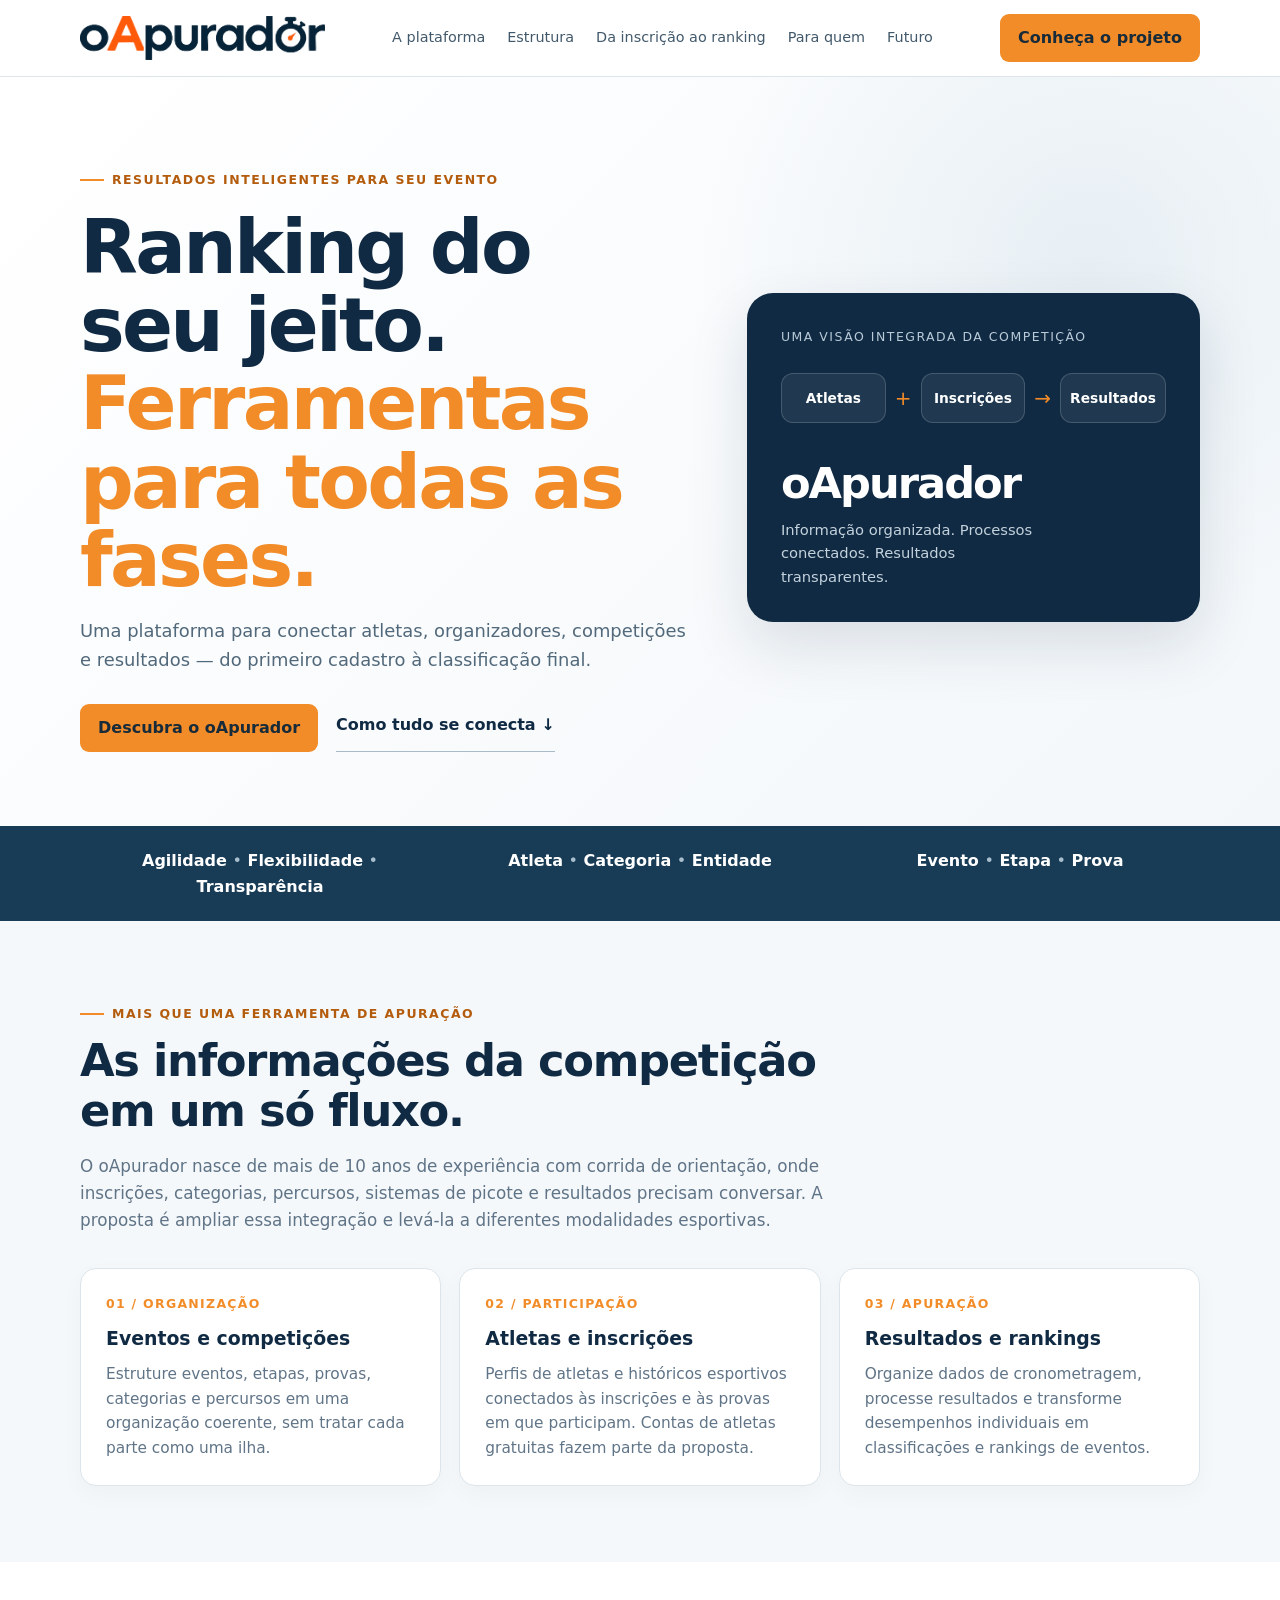
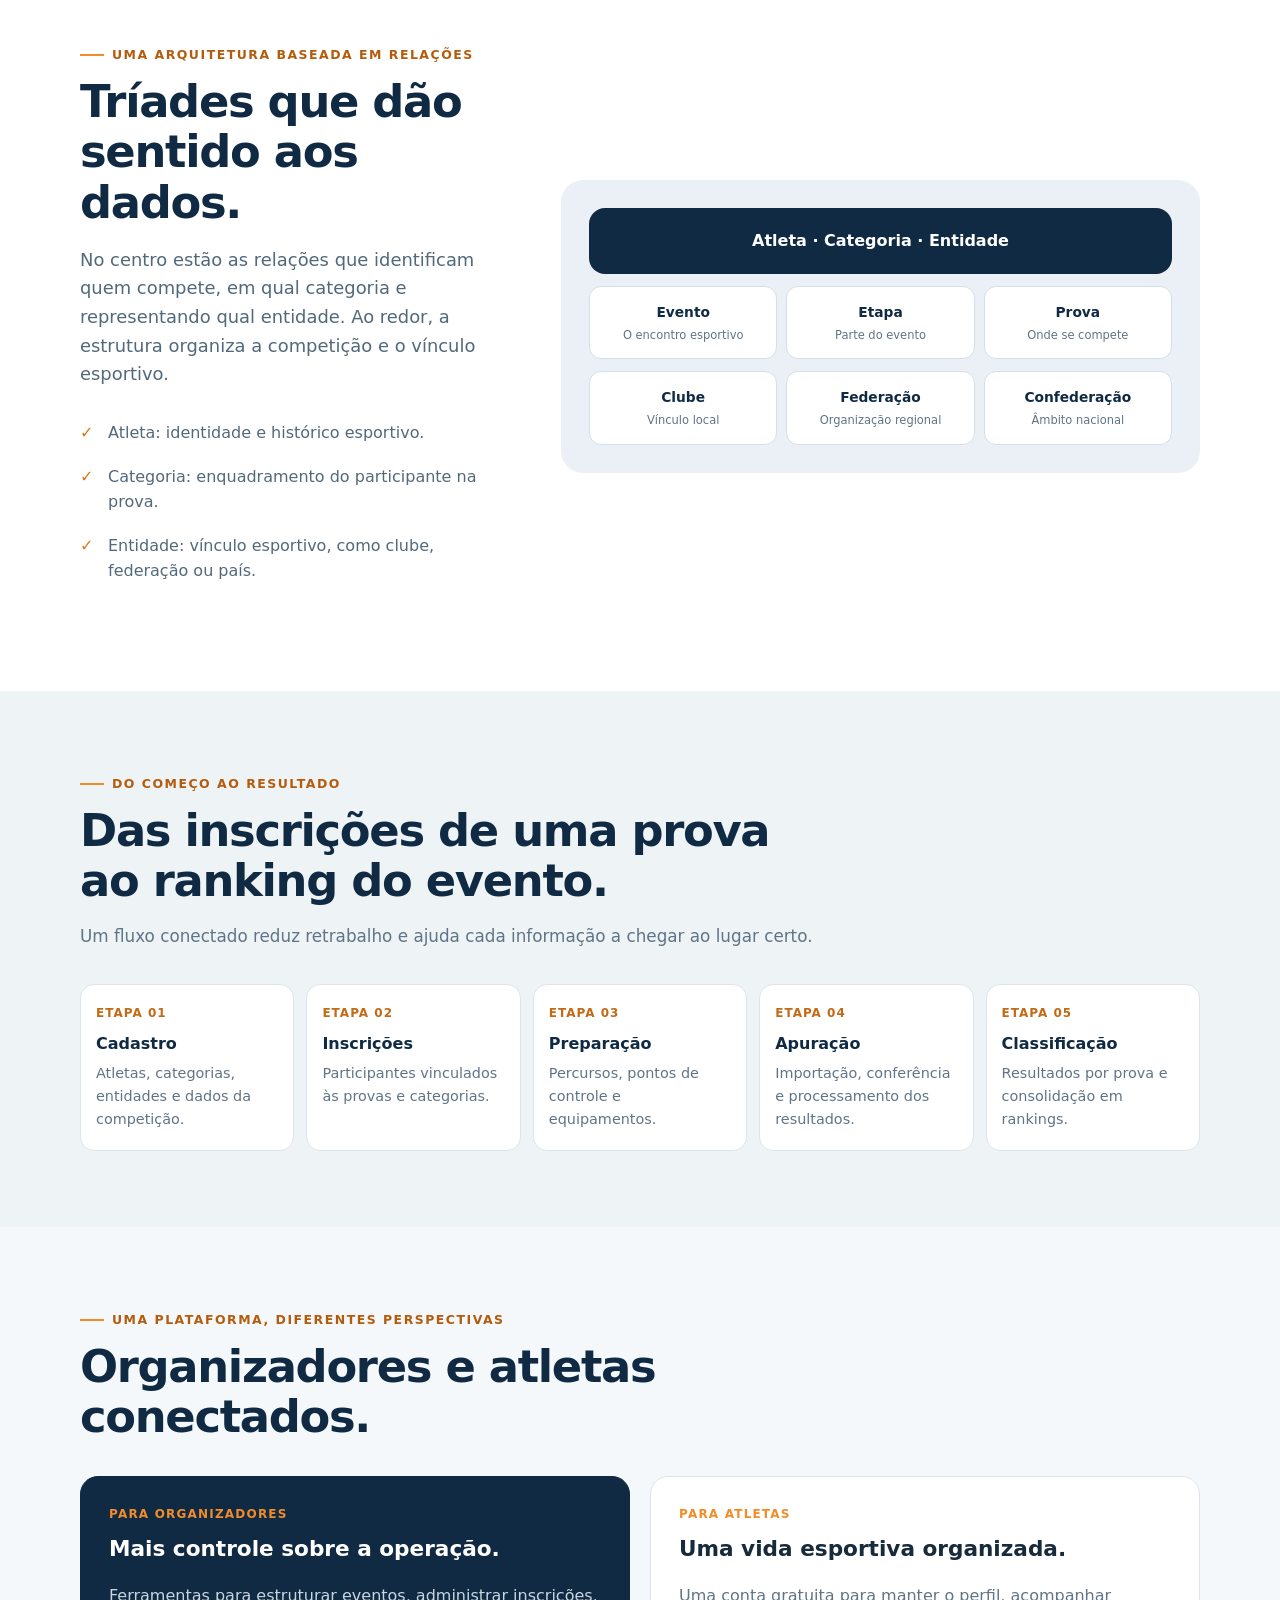
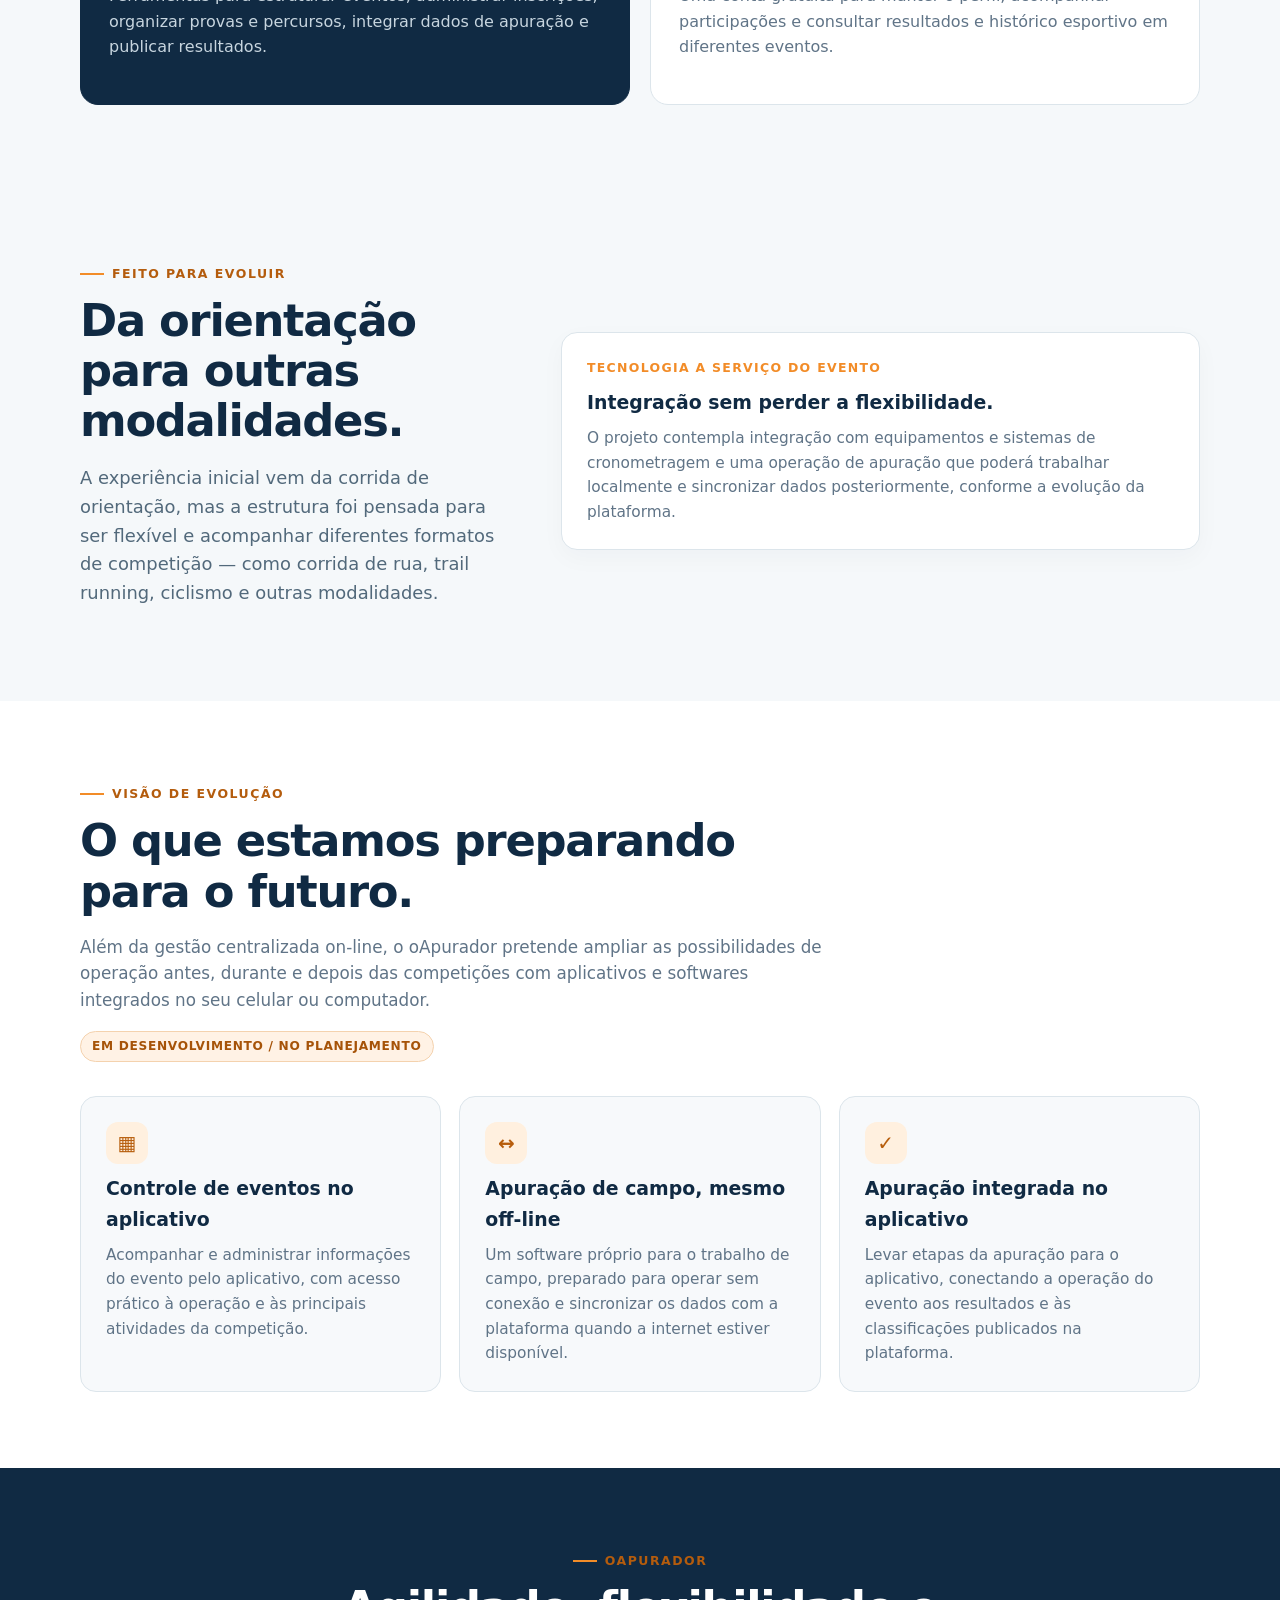
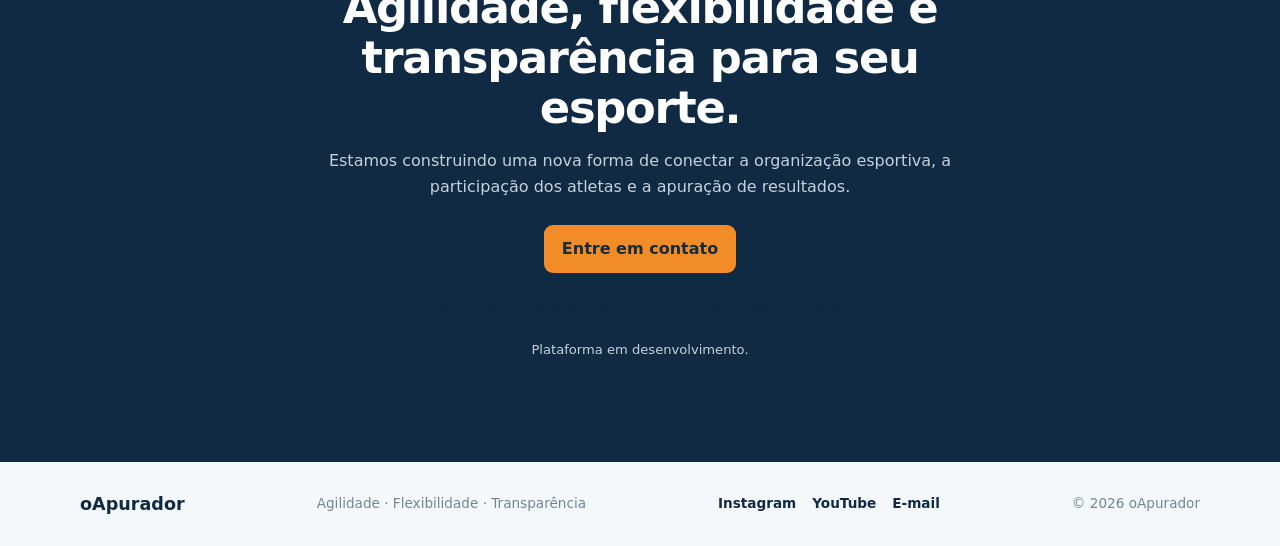
==== commit 7b15f703: "Add favicon and update hero section content" ====
--- a/index.html
+++ b/index.html
@@ -6,6 +6,8 @@
 <meta name="theme-color" content="#102a43">
 <meta name="description" content="oApurador — gestão esportiva integrada. Agilidade, flexibilidade e transparência da inscrição ao ranking.">
 <title>oApurador — Agilidade, flexibilidade e transparência</title>
+<link rel="icon" type="image/png" href="assets/icone-oapurador.png">
+<link rel="apple-touch-icon" href="assets/icone-oapurador.png">
 <style>
 :root{--navy:#102a43;--navy2:#183b56;--orange:#f28c28;--ink:#172b3a;--muted:#607487;--paper:#f5f8fa;--line:#dce5eb;--white:#fff}
 *{box-sizing:border-box}html{scroll-behavior:smooth}body{margin:0;background:var(--paper);color:var(--ink);font-family:Inter,ui-sans-serif,system-ui,-apple-system,"Segoe UI",sans-serif;line-height:1.6}a{color:inherit;text-decoration:none}.wrap{width:min(1120px,calc(100% - 40px));margin:auto}
@@ -26,10 +28,10 @@
 <a class="nav-cta" href="#contato">Conheça o projeto</a>
 </div></header>
 <main>
-<section class="hero"><div class="wrap hero-grid"><div><div class="eyebrow">Resultados Inteligentes para seu evento</div><h1>Ranking do seu jeito<br><em>+Ferramentas para todas fases.</em></h1><p class="lead">Uma plataforma para conectar atletas, organizadores, competições e resultados — do primeiro cadastro à classificação final.</p><div class="hero-actions"><a class="button" href="#plataforma">Descubra o oApurador</a><a class="text-link" href="#estrutura">Como tudo se conecta ↓</a></div></div>
+<section class="hero"><div class="wrap hero-grid"><div><div class="eyebrow">Resultados Inteligentes para seu evento</div><h1>Ranking do seu jeito.<br><em>Ferramentas para todas as fases.</em></h1><p class="lead">Uma plataforma para conectar atletas, organizadores, competições e resultados — do primeiro cadastro à classificação final.</p><div class="hero-actions"><a class="button" href="#plataforma">Descubra o oApurador</a><a class="text-link" href="#estrutura">Como tudo se conecta ↓</a></div></div>
 <div class="hero-art"><div class="art-label">Uma visão integrada da competição</div><div class="flowline"><div class="flow-node">Atletas</div><div class="flow-arrow">+</div><div class="flow-node">Inscrições</div><div class="flow-arrow">→</div><div class="flow-node">Resultados</div></div><div class="art-number">oApurador</div><div class="art-caption">Informação organizada. Processos conectados. Resultados transparentes.</div></div></div></section>
 <div class="triad-band"><div class="wrap triads"><div class="triad">Agilidade <span>•</span> Flexibilidade <span>•</span> Transparência</div><div class="triad">Atleta <span>•</span> Categoria <span>•</span> Entidade</div><div class="triad">Evento <span>•</span> Etapa <span>•</span> Prova</div></div></div>
-<section id="plataforma"><div class="wrap"><div class="section-head"><div class="eyebrow">Mais que uma ferramenta de apuração</div><h2>As informações da competição em um só fluxo.</h2><p>O oApurador nasce de mais de 10 anos de  experiência com corrida de orientação, onde inscrições, categorias, percursos, sistemas de picote e resultados precisam conversar. A proposta é maximizar essa integração  e levá-la a diferentes modalidades esportivas.</p></div><div class="cards">
+<section id="plataforma"><div class="wrap"><div class="section-head"><div class="eyebrow">Mais que uma ferramenta de apuração</div><h2>As informações da competição em um só fluxo.</h2><p>O oApurador nasce de mais de 10 anos de  experiência com corrida de orientação, onde inscrições, categorias, percursos, sistemas de picote e resultados precisam conversar. A proposta é ampliar essa integração  e levá-la a diferentes modalidades esportivas.</p></div><div class="cards">
 <article class="card"><div class="num">01 / ORGANIZAÇÃO</div><h3>Eventos e competições</h3><p>Estruture eventos, etapas, provas, categorias e percursos em uma organização coerente, sem tratar cada parte como uma ilha.</p></article>
 <article class="card"><div class="num">02 / PARTICIPAÇÃO</div><h3>Atletas e inscrições</h3><p>Perfis de atletas e históricos esportivos conectados às inscrições e às provas em que participam. Contas de atletas gratuitas fazem parte da proposta.</p></article>
 <article class="card"><div class="num">03 / APURAÇÃO</div><h3>Resultados e rankings</h3><p>Organize dados de cronometragem, processe resultados e transforme desempenhos individuais em classificações e rankings de eventos.</p></article>
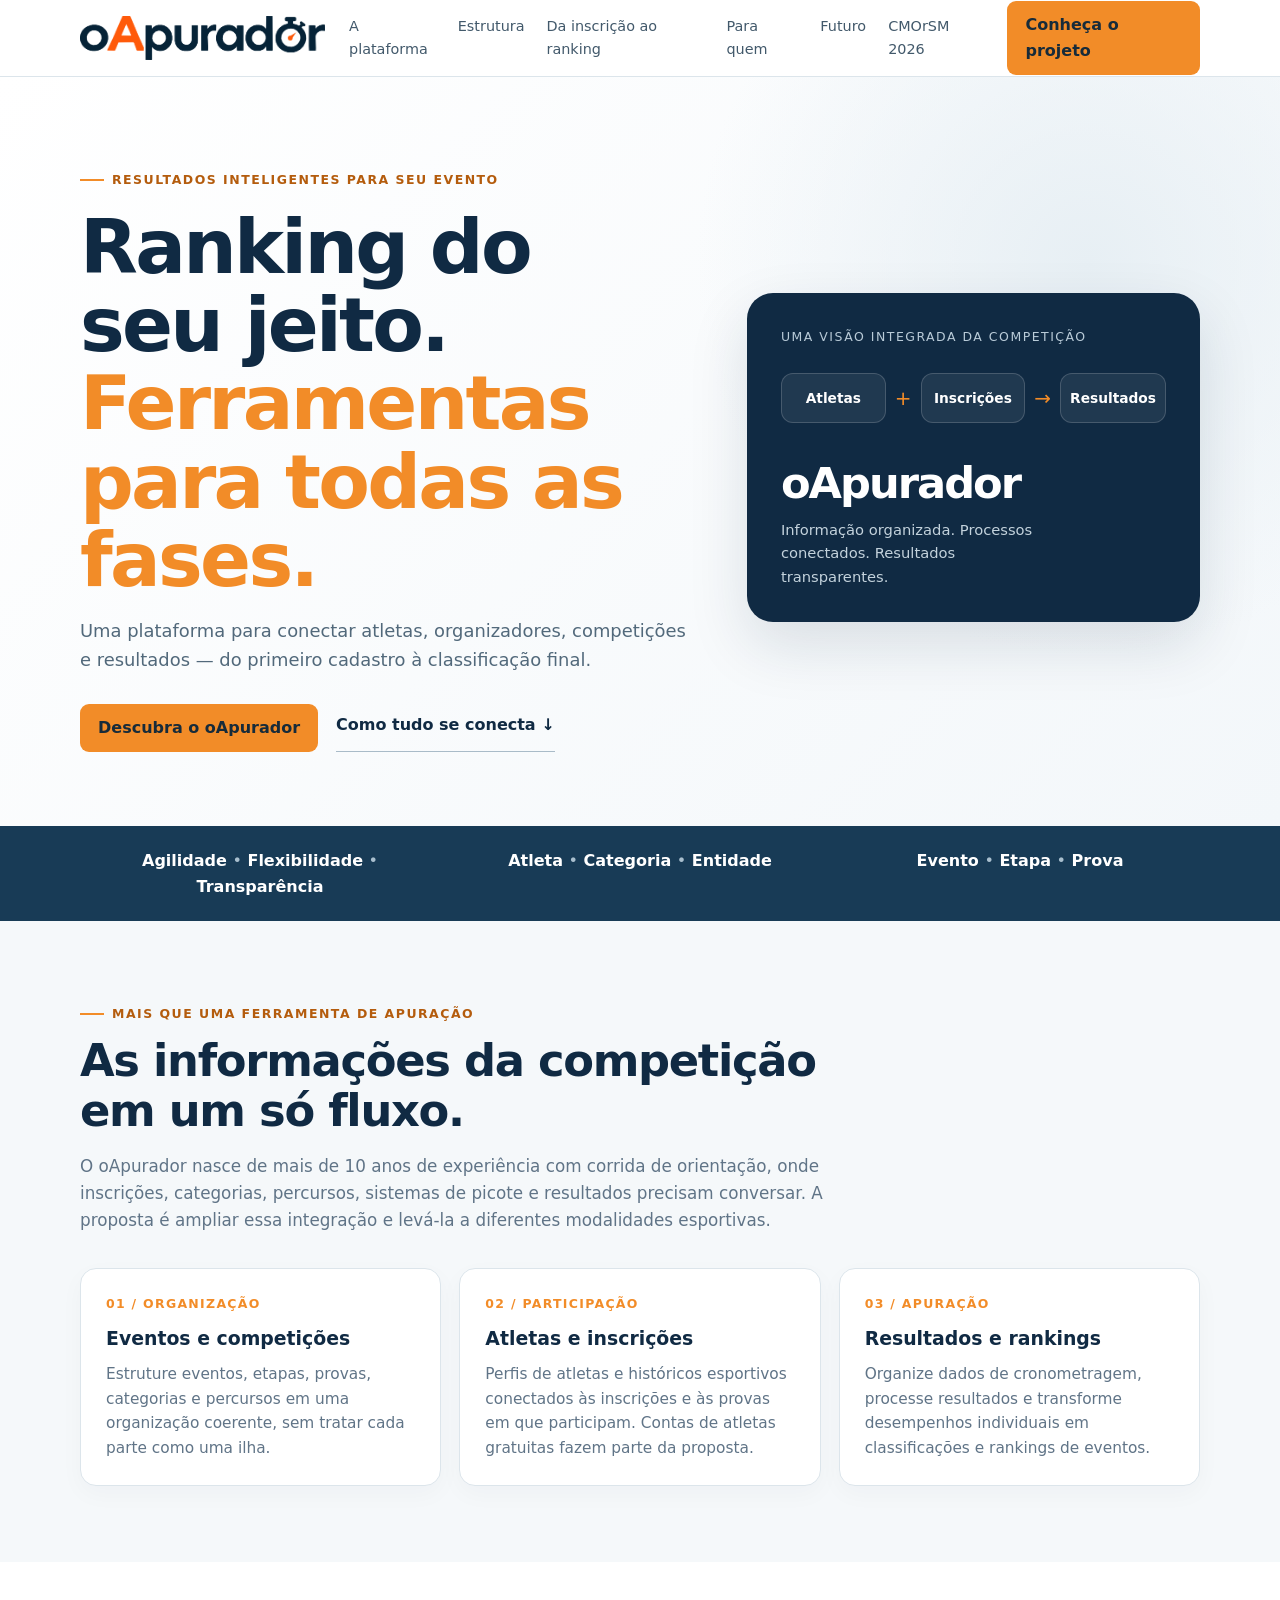
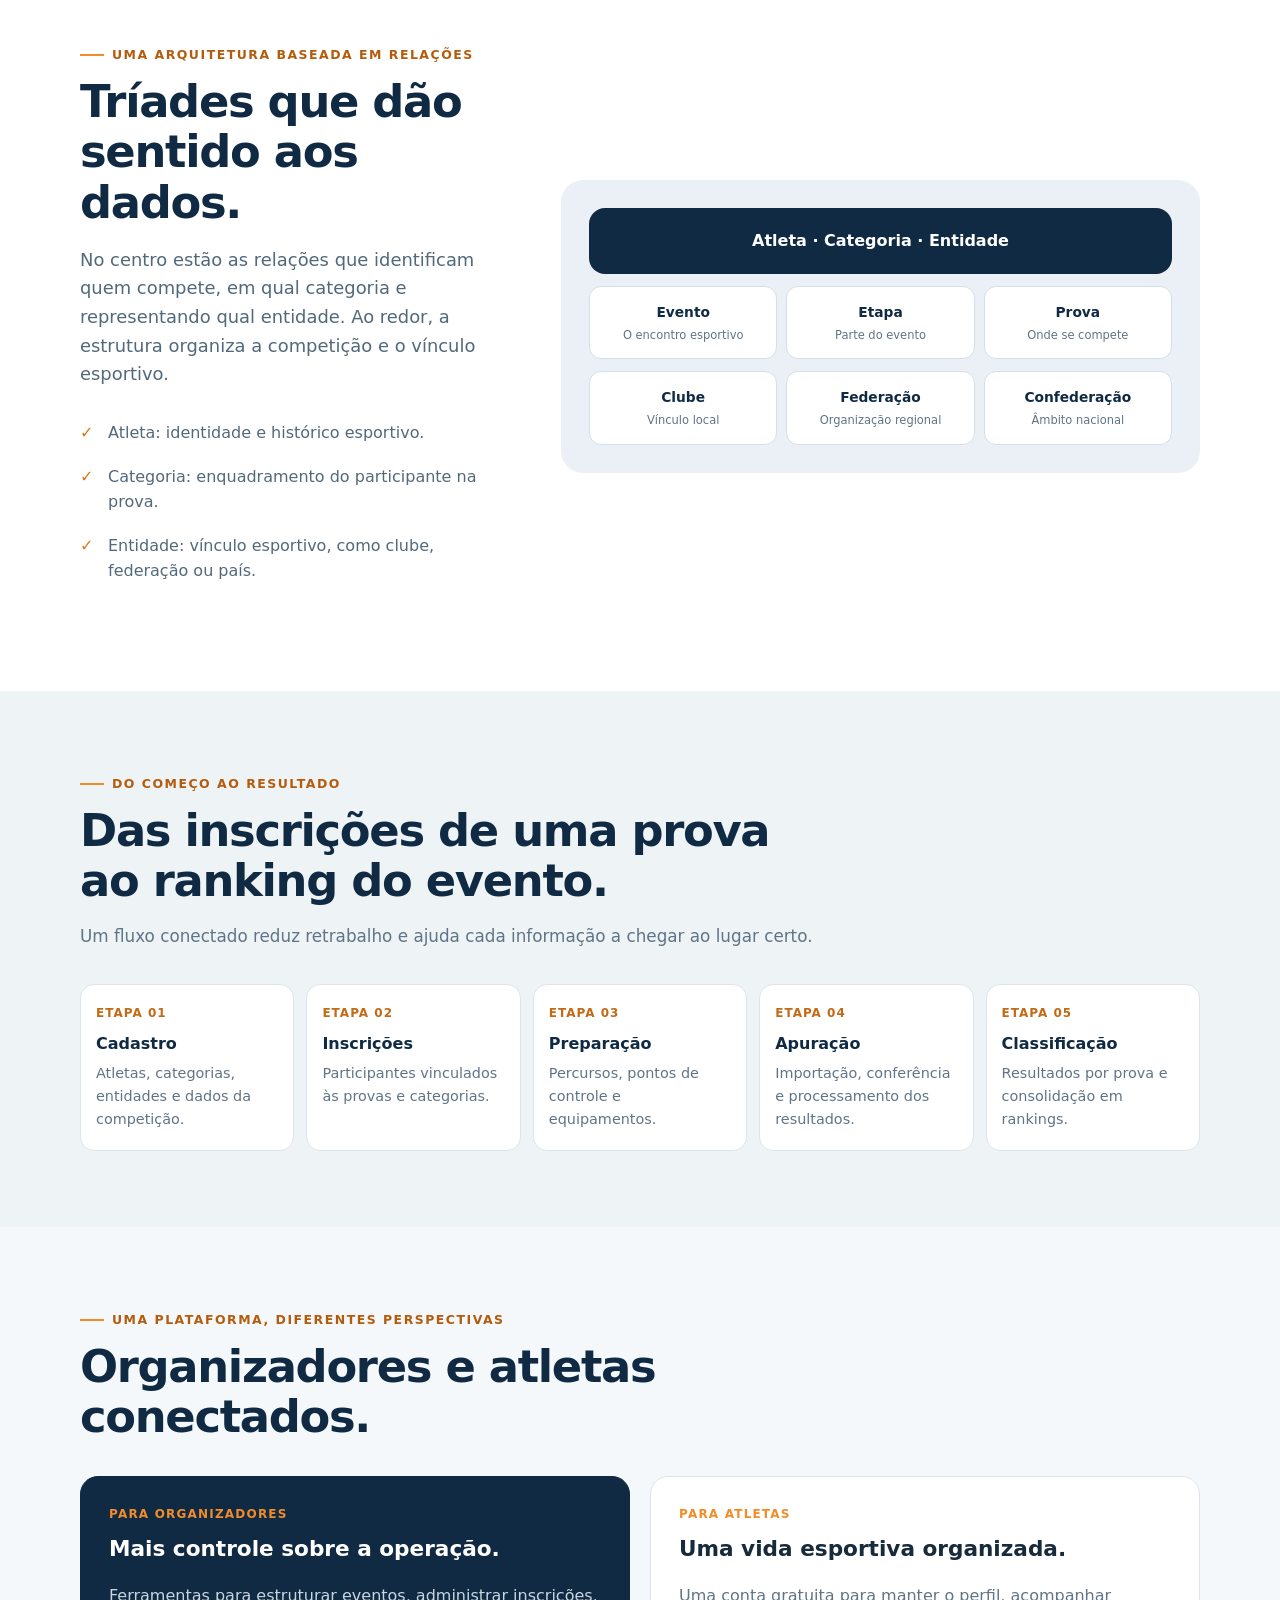
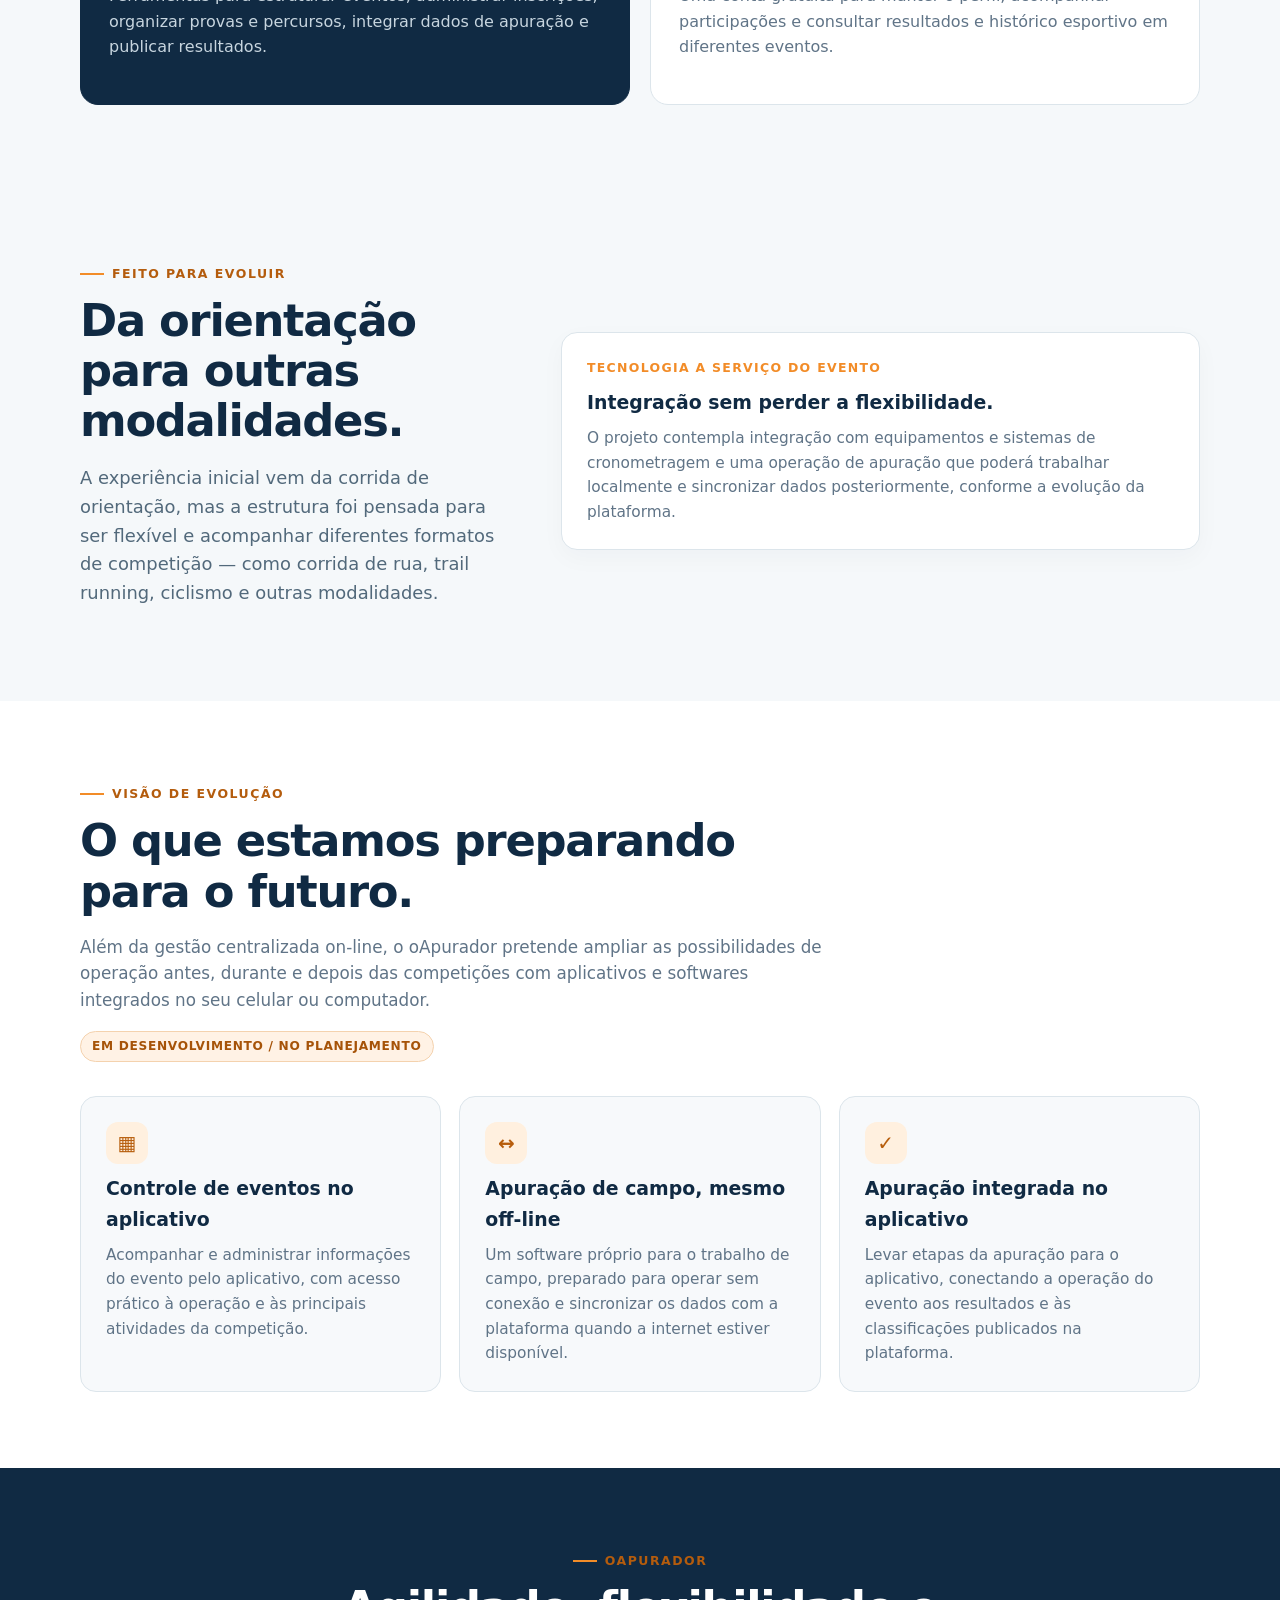
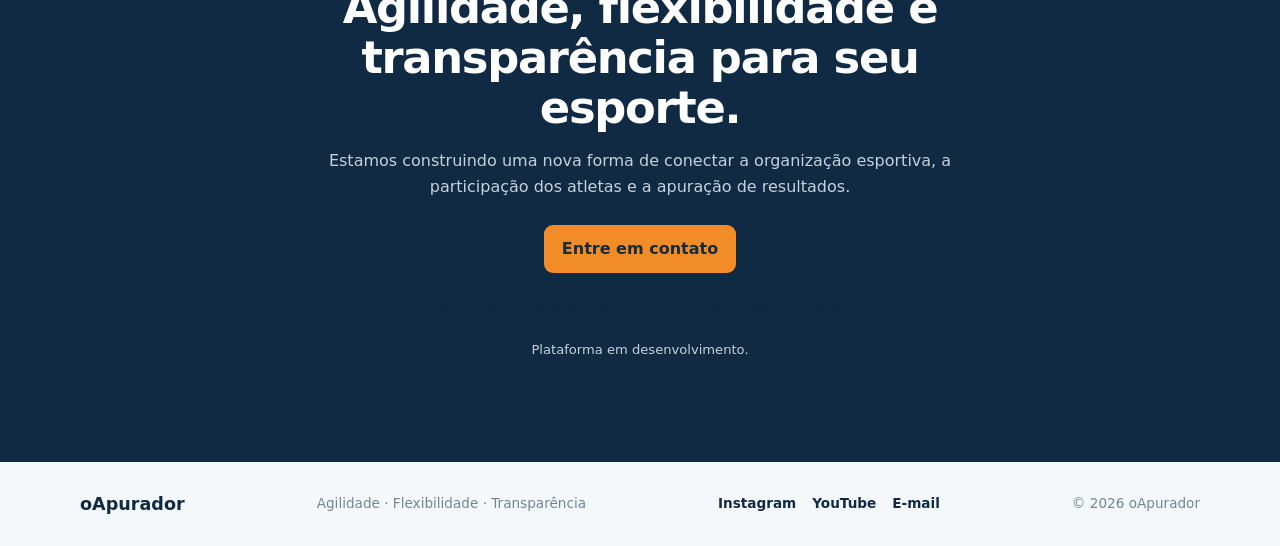
==== commit c9e2dbbb: "Add files via upload" ====
--- a/index.html
+++ b/index.html
@@ -8,24 +8,13 @@
 <title>oApurador — Agilidade, flexibilidade e transparência</title>
 <link rel="icon" type="image/png" href="assets/icone-oapurador.png">
 <link rel="apple-touch-icon" href="assets/icone-oapurador.png">
-<style>
-:root{--navy:#102a43;--navy2:#183b56;--orange:#f28c28;--ink:#172b3a;--muted:#607487;--paper:#f5f8fa;--line:#dce5eb;--white:#fff}
-*{box-sizing:border-box}html{scroll-behavior:smooth}body{margin:0;background:var(--paper);color:var(--ink);font-family:Inter,ui-sans-serif,system-ui,-apple-system,"Segoe UI",sans-serif;line-height:1.6}a{color:inherit;text-decoration:none}.wrap{width:min(1120px,calc(100% - 40px));margin:auto}
-header{background:#ffffffef;border-bottom:1px solid var(--line);position:sticky;top:0;z-index:10;backdrop-filter:blur(12px)}.nav{min-height:76px;display:flex;align-items:center;justify-content:space-between;gap:24px}.brand img{display:block;width:245px;max-width:42vw;height:auto}.nav nav{display:flex;gap:22px;font-size:.9rem;color:#42596b}.nav nav a:hover{color:var(--orange)}.nav-cta,.button{display:inline-flex;align-items:center;justify-content:center;background:var(--orange);color:#172b3a;font-weight:750;padding:11px 18px;border-radius:9px}
-.hero{padding:86px 0 74px;background:radial-gradient(circle at 85% 25%,#e7eff4 0,transparent 32%),linear-gradient(135deg,#fff,#f3f7fa);overflow:hidden}.hero-grid{display:grid;grid-template-columns:1.15fr .85fr;gap:54px;align-items:center}.eyebrow{display:inline-flex;align-items:center;gap:8px;color:#b45c0d;font-size:.78rem;font-weight:800;text-transform:uppercase;letter-spacing:1.5px}.eyebrow:before{content:"";width:24px;height:2px;background:var(--orange)}h1{font-size:clamp(2.65rem,6vw,4.7rem);line-height:1.04;letter-spacing:-2.7px;color:var(--navy);margin:18px 0}h1 em{font-style:normal;color:var(--orange)}.lead{font-size:1.12rem;max-width:650px;color:#52697b}.hero-actions{display:flex;gap:18px;margin-top:30px;flex-wrap:wrap}.text-link{font-weight:700;color:var(--navy);border-bottom:1px solid #a9bbc8;padding:8px 0}.hero-art{background:var(--navy);border-radius:26px;padding:34px;color:white;min-height:320px;box-shadow:0 24px 60px #102a4320}.art-label{font-size:.78rem;text-transform:uppercase;letter-spacing:1.5px;color:#b9cbd8}.flowline{display:flex;align-items:center;gap:9px;margin:26px 0}.flow-node{background:#ffffff12;border:1px solid #ffffff2b;border-radius:12px;padding:13px 9px;text-align:center;flex:1;font-size:.86rem;font-weight:700}.flow-arrow{color:var(--orange);font-size:1.25rem}.art-number{font-size:2.7rem;font-weight:850;letter-spacing:-2px;margin-top:22px}.art-caption{color:#c3d2dc;font-size:.92rem;max-width:270px}
-.triad-band{background:var(--navy2);color:#fff;padding:22px 0}.triads{display:grid;grid-template-columns:repeat(3,1fr);gap:20px}.triad{text-align:center;font-weight:700}.triad span{color:#a9bfce;font-weight:500}section{padding:76px 0}.section-head{max-width:760px;margin-bottom:34px}h2{font-size:clamp(2rem,4vw,2.8rem);line-height:1.12;letter-spacing:-1.3px;color:var(--navy);margin:12px 0}.section-head p{color:var(--muted);font-size:1.05rem}.cards{display:grid;grid-template-columns:repeat(3,1fr);gap:18px}.card{background:#fff;border:1px solid var(--line);border-radius:16px;padding:25px;box-shadow:0 8px 24px #102a4308}.num{font-size:.78rem;font-weight:850;color:var(--orange);letter-spacing:1.3px}.card h3,.roadmap-card h3{font-size:1.18rem;color:var(--navy);margin:9px 0}.card p,.roadmap-card p{color:var(--muted);margin:0;font-size:.96rem}
-.central{background:#fff}.central-grid{display:grid;grid-template-columns:.8fr 1.2fr;gap:55px;align-items:center}.central-visual{background:#eaf0f6;border-radius:22px;padding:28px}.central-core{background:var(--navy);color:white;border-radius:16px;text-align:center;padding:20px;font-weight:800}.central-branches{display:grid;grid-template-columns:repeat(3,1fr);gap:9px;margin-top:12px}.branch{background:#fff;border:1px solid #d4e0e8;border-radius:12px;padding:14px 7px;text-align:center;color:var(--navy);font-size:.86rem;font-weight:750}.branch small{display:block;color:var(--muted);font-weight:500;margin-top:3px}.bullets{list-style:none;padding:0;margin:22px 0}.bullets li{padding:9px 0 9px 28px;position:relative;color:#52697b}.bullets li:before{content:"✓";position:absolute;left:0;color:#d97817;font-weight:900}
-.journey{background:#eef3f6}.journey-line{display:grid;grid-template-columns:repeat(5,1fr);gap:12px}.step{background:#fff;border:1px solid var(--line);border-radius:14px;padding:19px 15px}.step b{display:block;color:var(--navy);margin:8px 0 5px}.step-no{font-size:.75rem;color:#c36a16;font-weight:850;letter-spacing:1px}.step p{font-size:.9rem;color:var(--muted);margin:0}.audiences{display:grid;grid-template-columns:1fr 1fr;gap:20px}.audience{border-radius:18px;padding:28px;background:#fff;border:1px solid var(--line)}.audience.organizer{background:var(--navy);color:#fff;border-color:var(--navy)}.audience h3{font-size:1.35rem;margin:8px 0}.audience p{color:var(--muted)}.audience.organizer p{color:#c7d5df}.tag{font-size:.75rem;text-transform:uppercase;letter-spacing:1.2px;font-weight:800;color:var(--orange)}
-.roadmap{background:#fff}.roadmap-note{display:inline-block;background:#fff2e5;color:#a65308;border:1px solid #f4d2ae;border-radius:999px;padding:5px 11px;font-size:.76rem;font-weight:800;letter-spacing:.7px;text-transform:uppercase}.roadmap-card{background:#f7f9fb;border:1px solid var(--line);border-radius:16px;padding:25px}.future-icon{width:42px;height:42px;display:grid;place-items:center;border-radius:12px;background:#fff0df;color:#b75d0c;font-size:1.25rem;font-weight:900}.closing{background:var(--navy);color:#fff;text-align:center;padding:76px 0}.closing h2{color:#fff;max-width:760px;margin:12px auto}.closing p{color:#c3d2dc;max-width:650px;margin:15px auto 26px}.closing .eyebrow{justify-content:center}footer{padding:28px 0;color:#718596;font-size:.85rem}.footer-inner{display:flex;justify-content:space-between;gap:18px;align-items:center;flex-wrap:wrap}.footer-brand{font-weight:850;color:var(--navy);font-size:1.1rem}.social{display:flex;gap:16px;flex-wrap:wrap}.social a{font-weight:700;color:var(--navy)}.social a:hover{color:var(--orange)}
-@media(max-width:800px){.nav nav{display:none}.hero{padding:62px 0}.hero-grid,.central-grid{grid-template-columns:1fr;gap:32px}.hero-art{min-height:260px}.cards{grid-template-columns:1fr}.triads{grid-template-columns:1fr;gap:10px}.journey-line{grid-template-columns:1fr 1fr}.audiences{grid-template-columns:1fr}section{padding:58px 0}}
-@media(max-width:480px){.wrap{width:calc(100% - 28px)}.journey-line{grid-template-columns:1fr}.brand img{width:190px}.hero-art{padding:24px}.flowline{gap:5px}.flow-node{font-size:.76rem;padding:11px 5px}}
-</style>
+<link rel="stylesheet" href="styles.css">
 </head>
 <body>
 <header><div class="wrap nav">
 <a class="brand" href="#" aria-label="oApurador, início"><img src="assets/logo-oapurador.png" alt="oApurador"></a>
-<nav><a href="#plataforma">A plataforma</a><a href="#estrutura">Estrutura</a><a href="#fluxo">Da inscrição ao ranking</a><a href="#publico">Para quem</a><a href="#futuro">Futuro</a></nav>
-<a class="nav-cta" href="#contato">Conheça o projeto</a>
+<nav><a href="#plataforma">A plataforma</a><a href="#estrutura">Estrutura</a><a href="#fluxo">Da inscrição ao ranking</a><a href="#publico">Para quem</a><a href="#futuro">Futuro</a><a href="ranking.html">CMOrSM 2026</a></nav>
+<a class="nav-mobile-link" href="ranking.html">CMOrSM 2026</a><a class="nav-cta" href="#contato">Conheça o projeto</a>
 </div></header>
 <main>
 <section class="hero"><div class="wrap hero-grid"><div><div class="eyebrow">Resultados Inteligentes para seu evento</div><h1>Ranking do seu jeito.<br><em>Ferramentas para todas as fases.</em></h1><p class="lead">Uma plataforma para conectar atletas, organizadores, competições e resultados — do primeiro cadastro à classificação final.</p><div class="hero-actions"><a class="button" href="#plataforma">Descubra o oApurador</a><a class="text-link" href="#estrutura">Como tudo se conecta ↓</a></div></div>
@@ -51,8 +40,9 @@
 <article class="roadmap-card"><div class="future-icon">↔</div><h3>Apuração de campo, mesmo off-line</h3><p>Um software próprio para o trabalho de campo, preparado para operar sem conexão e sincronizar os dados com a plataforma quando a internet estiver disponível.</p></article>
 <article class="roadmap-card"><div class="future-icon">✓</div><h3>Apuração integrada no aplicativo</h3><p>Levar etapas da apuração para o aplicativo, conectando a operação do evento aos resultados e às classificações publicados na plataforma.</p></article>
 </div></div></section>
-<section class="closing" id="contato"><div class="wrap"><div class="eyebrow">oApurador</div><h2>Agilidade, flexibilidade e transparência para seu esporte.</h2><p>Estamos construindo uma nova forma de conectar a organização esportiva, a participação dos atletas e a apuração de resultados.</p><a class="button" href="mailto:oapurador@gmail.com?subject=Interesse%20no%20oApurador">Entre em contato</a><div class="social" style="justify-content:center;margin-top:22px"><a href="https://www.instagram.com/oapurador/" target="_blank" rel="noopener noreferrer">Instagram · @oapurador</a><a href="https://www.youtube.com/@oApurador" target="_blank" rel="noopener noreferrer">YouTube · @oApurador</a></div><p style="font-size:.82rem;margin-top:18px">Plataforma em desenvolvimento.</p></div></section>
+<section class="closing" id="contato"><div class="wrap"><div class="eyebrow">oApurador</div><h2>Agilidade, flexibilidade e transparência para seu esporte.</h2><p>Estamos construindo uma nova forma de conectar a organização esportiva, a participação dos atletas e a apuração de resultados.</p><a class="button" href="mailto:oapurador@gmail.com?subject=Interesse%20no%20oApurador">Entre em contato</a><div class="social closing-social"><a href="https://www.instagram.com/oapurador/" target="_blank" rel="noopener noreferrer">Instagram · @oapurador</a><a href="https://www.youtube.com/@oApurador" target="_blank" rel="noopener noreferrer">YouTube · @oApurador</a></div><p class="closing-note">Plataforma em desenvolvimento.</p></div></section>
 </main>
 <footer><div class="wrap footer-inner"><div class="footer-brand">oApurador</div><div>Agilidade · Flexibilidade · Transparência</div><div class="social"><a href="https://www.instagram.com/oapurador/" target="_blank" rel="noopener noreferrer">Instagram</a><a href="https://www.youtube.com/@oApurador" target="_blank" rel="noopener noreferrer">YouTube</a><a href="mailto:oapurador@gmail.com">E-mail</a></div><div>© <span id="year">2026</span> oApurador</div></div></footer>
-<script>document.getElementById('year').textContent=new Date().getFullYear();</script>
+<script src="site.js" defer></script>
 </body></html>
+
--- a/styles.css
+++ b/styles.css
@@ -0,0 +1,81 @@
+:root{--navy:#102a43;--navy2:#183b56;--orange:#f28c28;--ink:#172b3a;--muted:#607487;--paper:#f5f8fa;--line:#dce5eb;--white:#fff}
+*{box-sizing:border-box}html{scroll-behavior:smooth}body{margin:0;background:var(--paper);color:var(--ink);font-family:Inter,ui-sans-serif,system-ui,-apple-system,"Segoe UI",sans-serif;line-height:1.6}a{color:inherit;text-decoration:none}.wrap{width:min(1120px,calc(100% - 40px));margin:auto}
+header{background:#ffffffef;border-bottom:1px solid var(--line);position:sticky;top:0;z-index:10;backdrop-filter:blur(12px)}.nav{min-height:76px;display:flex;align-items:center;justify-content:space-between;gap:24px}.brand img{display:block;width:245px;max-width:42vw;height:auto}.nav nav{display:flex;gap:22px;font-size:.9rem;color:#42596b}.nav nav a:hover{color:var(--orange)}.nav-cta,.button{display:inline-flex;align-items:center;justify-content:center;background:var(--orange);color:#172b3a;font-weight:750;padding:11px 18px;border-radius:9px}
+.hero{padding:86px 0 74px;background:radial-gradient(circle at 85% 25%,#e7eff4 0,transparent 32%),linear-gradient(135deg,#fff,#f3f7fa);overflow:hidden}.hero-grid{display:grid;grid-template-columns:1.15fr .85fr;gap:54px;align-items:center}.eyebrow{display:inline-flex;align-items:center;gap:8px;color:#b45c0d;font-size:.78rem;font-weight:800;text-transform:uppercase;letter-spacing:1.5px}.eyebrow:before{content:"";width:24px;height:2px;background:var(--orange)}h1{font-size:clamp(2.65rem,6vw,4.7rem);line-height:1.04;letter-spacing:-2.7px;color:var(--navy);margin:18px 0}h1 em{font-style:normal;color:var(--orange)}.lead{font-size:1.12rem;max-width:650px;color:#52697b}.hero-actions{display:flex;gap:18px;margin-top:30px;flex-wrap:wrap}.text-link{font-weight:700;color:var(--navy);border-bottom:1px solid #a9bbc8;padding:8px 0}.hero-art{background:var(--navy);border-radius:26px;padding:34px;color:white;min-height:320px;box-shadow:0 24px 60px #102a4320}.art-label{font-size:.78rem;text-transform:uppercase;letter-spacing:1.5px;color:#b9cbd8}.flowline{display:flex;align-items:center;gap:9px;margin:26px 0}.flow-node{background:#ffffff12;border:1px solid #ffffff2b;border-radius:12px;padding:13px 9px;text-align:center;flex:1;font-size:.86rem;font-weight:700}.flow-arrow{color:var(--orange);font-size:1.25rem}.art-number{font-size:2.7rem;font-weight:850;letter-spacing:-2px;margin-top:22px}.art-caption{color:#c3d2dc;font-size:.92rem;max-width:270px}
+.triad-band{background:var(--navy2);color:#fff;padding:22px 0}.triads{display:grid;grid-template-columns:repeat(3,1fr);gap:20px}.triad{text-align:center;font-weight:700}.triad span{color:#a9bfce;font-weight:500}section{padding:76px 0}.section-head{max-width:760px;margin-bottom:34px}h2{font-size:clamp(2rem,4vw,2.8rem);line-height:1.12;letter-spacing:-1.3px;color:var(--navy);margin:12px 0}.section-head p{color:var(--muted);font-size:1.05rem}.cards{display:grid;grid-template-columns:repeat(3,1fr);gap:18px}.card{background:#fff;border:1px solid var(--line);border-radius:16px;padding:25px;box-shadow:0 8px 24px #102a4308}.num{font-size:.78rem;font-weight:850;color:var(--orange);letter-spacing:1.3px}.card h3,.roadmap-card h3{font-size:1.18rem;color:var(--navy);margin:9px 0}.card p,.roadmap-card p{color:var(--muted);margin:0;font-size:.96rem}
+.central{background:#fff}.central-grid{display:grid;grid-template-columns:.8fr 1.2fr;gap:55px;align-items:center}.central-visual{background:#eaf0f6;border-radius:22px;padding:28px}.central-core{background:var(--navy);color:white;border-radius:16px;text-align:center;padding:20px;font-weight:800}.central-branches{display:grid;grid-template-columns:repeat(3,1fr);gap:9px;margin-top:12px}.branch{background:#fff;border:1px solid #d4e0e8;border-radius:12px;padding:14px 7px;text-align:center;color:var(--navy);font-size:.86rem;font-weight:750}.branch small{display:block;color:var(--muted);font-weight:500;margin-top:3px}.bullets{list-style:none;padding:0;margin:22px 0}.bullets li{padding:9px 0 9px 28px;position:relative;color:#52697b}.bullets li:before{content:"✓";position:absolute;left:0;color:#d97817;font-weight:900}
+.journey{background:#eef3f6}.journey-line{display:grid;grid-template-columns:repeat(5,1fr);gap:12px}.step{background:#fff;border:1px solid var(--line);border-radius:14px;padding:19px 15px}.step b{display:block;color:var(--navy);margin:8px 0 5px}.step-no{font-size:.75rem;color:#c36a16;font-weight:850;letter-spacing:1px}.step p{font-size:.9rem;color:var(--muted);margin:0}.audiences{display:grid;grid-template-columns:1fr 1fr;gap:20px}.audience{border-radius:18px;padding:28px;background:#fff;border:1px solid var(--line)}.audience.organizer{background:var(--navy);color:#fff;border-color:var(--navy)}.audience h3{font-size:1.35rem;margin:8px 0}.audience p{color:var(--muted)}.audience.organizer p{color:#c7d5df}.tag{font-size:.75rem;text-transform:uppercase;letter-spacing:1.2px;font-weight:800;color:var(--orange)}
+.roadmap{background:#fff}.roadmap-note{display:inline-block;background:#fff2e5;color:#a65308;border:1px solid #f4d2ae;border-radius:999px;padding:5px 11px;font-size:.76rem;font-weight:800;letter-spacing:.7px;text-transform:uppercase}.roadmap-card{background:#f7f9fb;border:1px solid var(--line);border-radius:16px;padding:25px}.future-icon{width:42px;height:42px;display:grid;place-items:center;border-radius:12px;background:#fff0df;color:#b75d0c;font-size:1.25rem;font-weight:900}.closing{background:var(--navy);color:#fff;text-align:center;padding:76px 0}.closing h2{color:#fff;max-width:760px;margin:12px auto}.closing p{color:#c3d2dc;max-width:650px;margin:15px auto 26px}.closing .eyebrow{justify-content:center}footer{padding:28px 0;color:#718596;font-size:.85rem}.footer-inner{display:flex;justify-content:space-between;gap:18px;align-items:center;flex-wrap:wrap}.footer-brand{font-weight:850;color:var(--navy);font-size:1.1rem}.social{display:flex;gap:16px;flex-wrap:wrap}.social a{font-weight:700;color:var(--navy)}.social a:hover{color:var(--orange)}
+@media(max-width:800px){.nav nav{display:none}.hero{padding:62px 0}.hero-grid,.central-grid{grid-template-columns:1fr;gap:32px}.hero-art{min-height:260px}.cards{grid-template-columns:1fr}.triads{grid-template-columns:1fr;gap:10px}.journey-line{grid-template-columns:1fr 1fr}.audiences{grid-template-columns:1fr}section{padding:58px 0}}
+@media(max-width:480px){.wrap{width:calc(100% - 28px)}.journey-line{grid-template-columns:1fr}.brand img{width:190px}.hero-art{padding:24px}.flowline{gap:5px}.flow-node{font-size:.76rem;padding:11px 5px}}
+
+/* Ranking interativo: usa o mesmo sistema visual do index. */
+.ranking-main { background: var(--paper); padding: 30px 0 50px; min-height: 62vh; }
+.nav-mobile-link { display: none; color: var(--navy); font-size: .88rem; font-weight: 750; }
+.closing-social { justify-content: center; margin-top: 22px; }
+.closing-note { margin-top: 18px !important; font-size: .82rem; }
+.ranking-main section { padding: 0; }
+.ranking-heading { display: flex; align-items: flex-end; justify-content: space-between; gap: 24px; margin: 0 0 20px; }
+.ranking-heading h1 { margin: 9px 0 0; color: var(--navy); font-size: clamp(2rem, 4vw, 3rem); line-height: 1.08; letter-spacing: -1.5px; }
+.ranking-heading .eyebrow { margin: 0; }
+.ranking-status { margin: 9px 0 0; color: #52697b; font-weight: 700; }
+.updated { margin: 0 0 4px; color: var(--muted); font-size: .82rem; white-space: nowrap; }
+.card { background: #fff; border: 1px solid var(--line); border-radius: 16px; box-shadow: 0 8px 24px #102a4308; }
+.controls { margin: 0 0 20px; padding: 19px 22px 21px; }
+.controls-title { display: flex; align-items: flex-start; justify-content: space-between; gap: 24px; }
+.controls h2 { margin: 0; color: var(--navy); font-size: 1.15rem; letter-spacing: -.3px; }
+.controls p { margin: 5px 0 0; color: var(--muted); font-size: .86rem; }
+.sliders { display: flex; flex-wrap: wrap; gap: 26px 42px; margin-top: 17px; }
+.range-control { width: min(100%, 420px); }
+.range-heading { display: flex; align-items: baseline; justify-content: space-between; gap: 12px; font-size: .9rem; font-weight: 700; }
+.range-heading output { color: var(--navy); font-variant-numeric: tabular-nums; }
+.range-control input[type="range"] { display: block; width: 100%; margin: 12px 0 4px; accent-color: var(--orange); cursor: pointer; }
+.range-ticks { display: flex; justify-content: space-between; padding: 0 8px; color: var(--muted); font-size: .72rem; }
+.range-ticks span { flex: 1; text-align: center; }
+.range-ticks span:first-child { text-align: left; }
+.range-ticks span:last-child { text-align: right; }
+.switch-control { display: inline-flex; align-items: center; gap: 9px; color: var(--ink); font-size: .9rem; cursor: pointer; }
+.switch-control input { width: 18px; height: 18px; accent-color: var(--orange); }
+.list-toolbar { display: flex; justify-content: space-between; align-items: center; gap: 16px; margin: 0 0 14px; }
+.search-box { display: flex; align-items: center; gap: 10px; width: min(560px, 100%); min-height: 46px; padding: 0 13px; background: #fff; border: 1px solid #aab9c5; border-radius: 9px; }
+.search-box span { color: var(--muted); font-size: 1.45rem; line-height: 1; }
+.search-box input { width: 100%; min-width: 0; border: 0; outline: 0; color: var(--ink); font: inherit; font-size: .9rem; }
+.result-count { margin: 0; color: var(--muted); font-size: .84rem; white-space: nowrap; }
+.average-legend { display: flex; align-items: center; gap: 7px; margin: -4px 0 12px; color: var(--muted); font-size: .78rem; }
+.average-legend span { width: 12px; height: 12px; background: #fff0b3; border: 1px solid #d3a900; border-radius: 2px; }
+.ranking-list { display: grid; gap: 14px; }
+section.category-card { overflow: hidden; padding: 0; background: #fff; border: 1px solid var(--line); border-radius: 16px; box-shadow: 0 8px 24px #102a4308; }
+.category-heading { display: flex; align-items: baseline; justify-content: space-between; gap: 12px; padding: 14px 18px; background: #eaf0f6; border-bottom: 1px solid var(--line); }
+.category-heading h2 { margin: 0; color: var(--navy); font-size: 1.1rem; font-weight: 750; letter-spacing: -.3px; }
+.category-heading span { color: var(--muted); font-size: .78rem; }
+.table-scroll { overflow-x: auto; width: 100%; }
+.ranking-main table { width: 100%; border-collapse: collapse; font-size: .83rem; }
+.ranking-main thead { background: #f5f8fa; }
+.ranking-main th, .ranking-main td { padding: 9px 10px; border-bottom: 1px solid var(--line); text-align: center; white-space: nowrap; }
+.ranking-main th { color: #394f60; font-size: .76rem; font-weight: 750; }
+.ranking-main th.athlete, .ranking-main td.athlete { min-width: 210px; text-align: left; }
+.ranking-main td.athlete { font-weight: 650; }
+.ranking-main td.entity { max-width: 160px; }
+.entity-name { display: block; max-width: 150px; overflow: hidden; text-overflow: ellipsis; white-space: nowrap; }
+.ranking-main td.total { color: var(--navy); font-weight: 850; }
+.ranking-main td.average { background: #fff0b3; }
+.ranking-main tr:last-child td { border-bottom: 0; }
+.position-tie { color: var(--muted); font-size: .65rem; }
+.future-row { color: var(--muted); background: #fafbfc; }
+.future-mark { color: var(--navy); font-weight: 850; }
+.country { display: inline-block; margin-left: 5px; color: var(--muted); font-size: .65rem; font-weight: 500; }
+.loading, .empty-state { padding: 24px; color: var(--muted); text-align: center; }
+.empty-state { margin: 0; }
+
+@media(max-width:800px) {
+  .nav-mobile-link { display: inline-flex; }
+  .ranking-heading, .controls-title { align-items: flex-start; flex-direction: column; }
+  .updated { white-space: normal; }
+}
+@media(max-width:700px) {
+  .controls { padding: 16px; }
+  .sliders { gap: 20px; }
+  .list-toolbar { align-items: flex-start; flex-direction: column; }
+  .result-count { white-space: normal; }
+  .ranking-main th, .ranking-main td { padding: 8px; }
+}
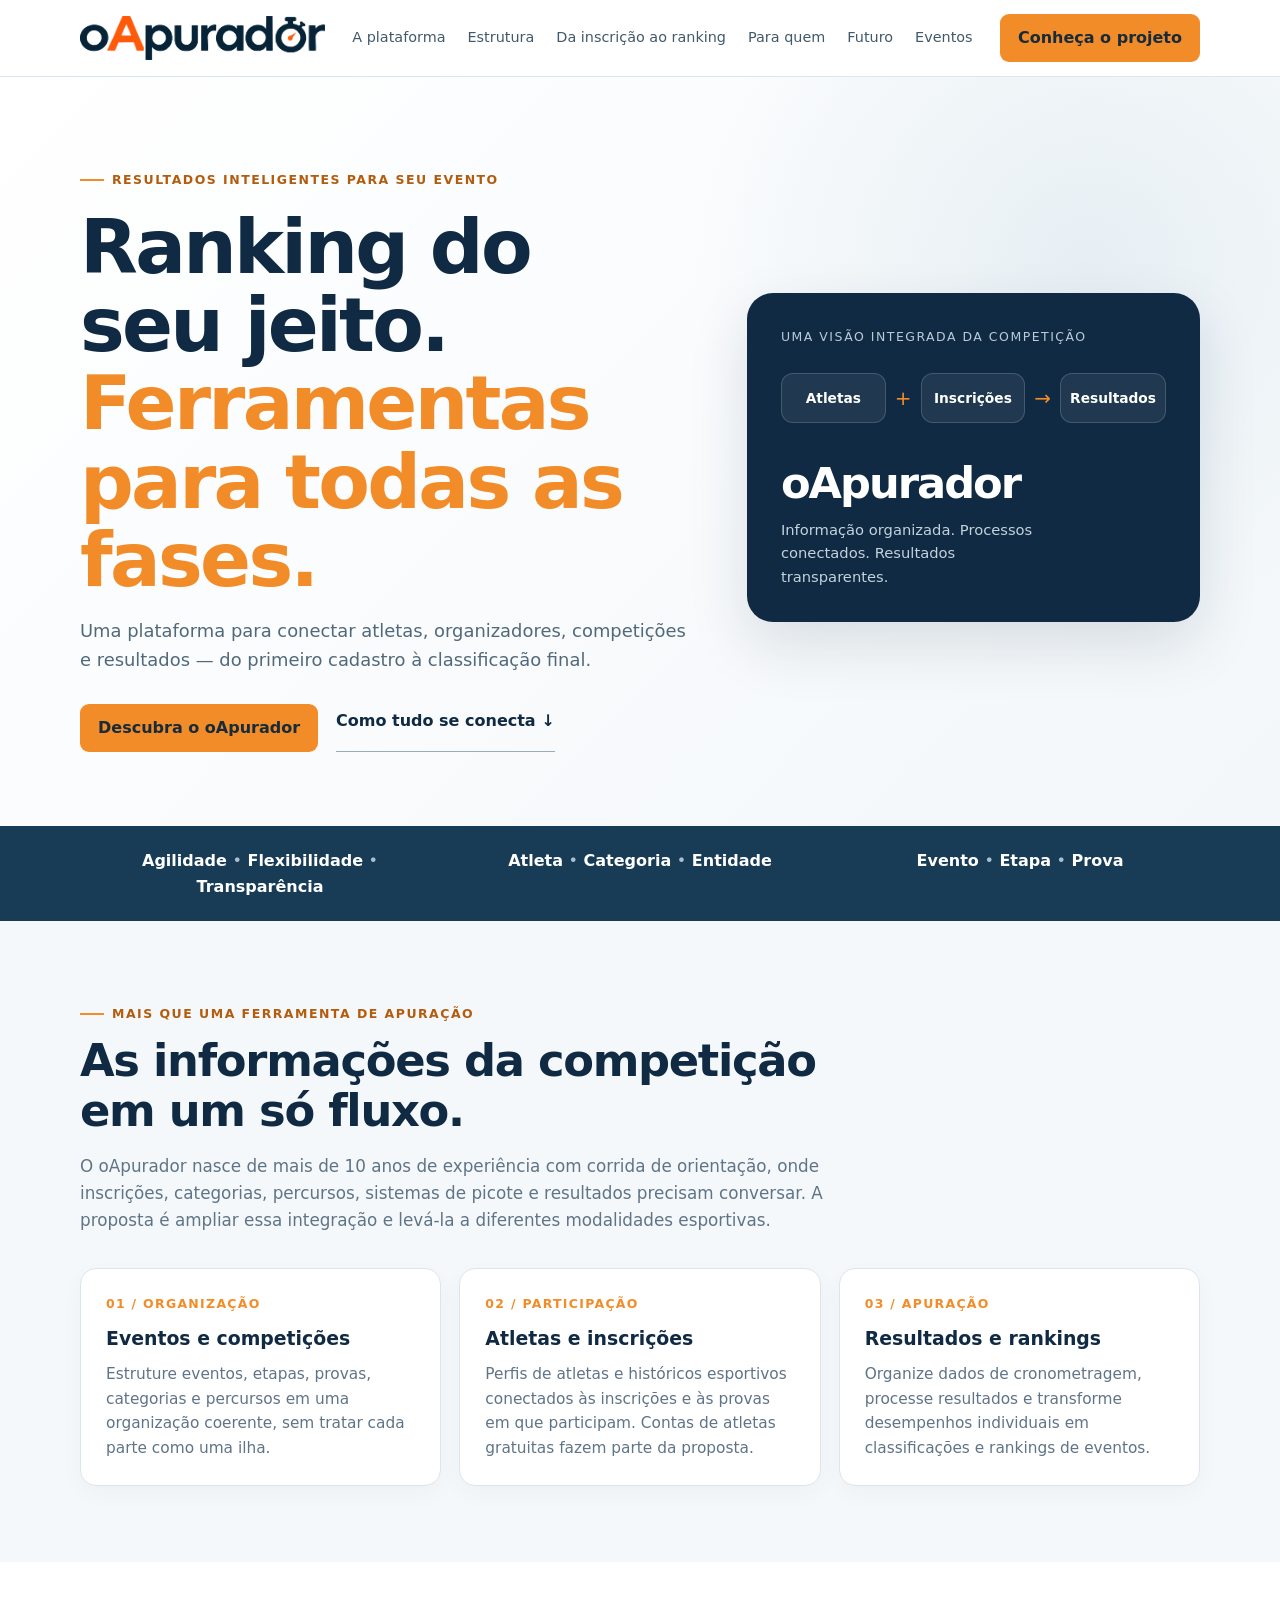
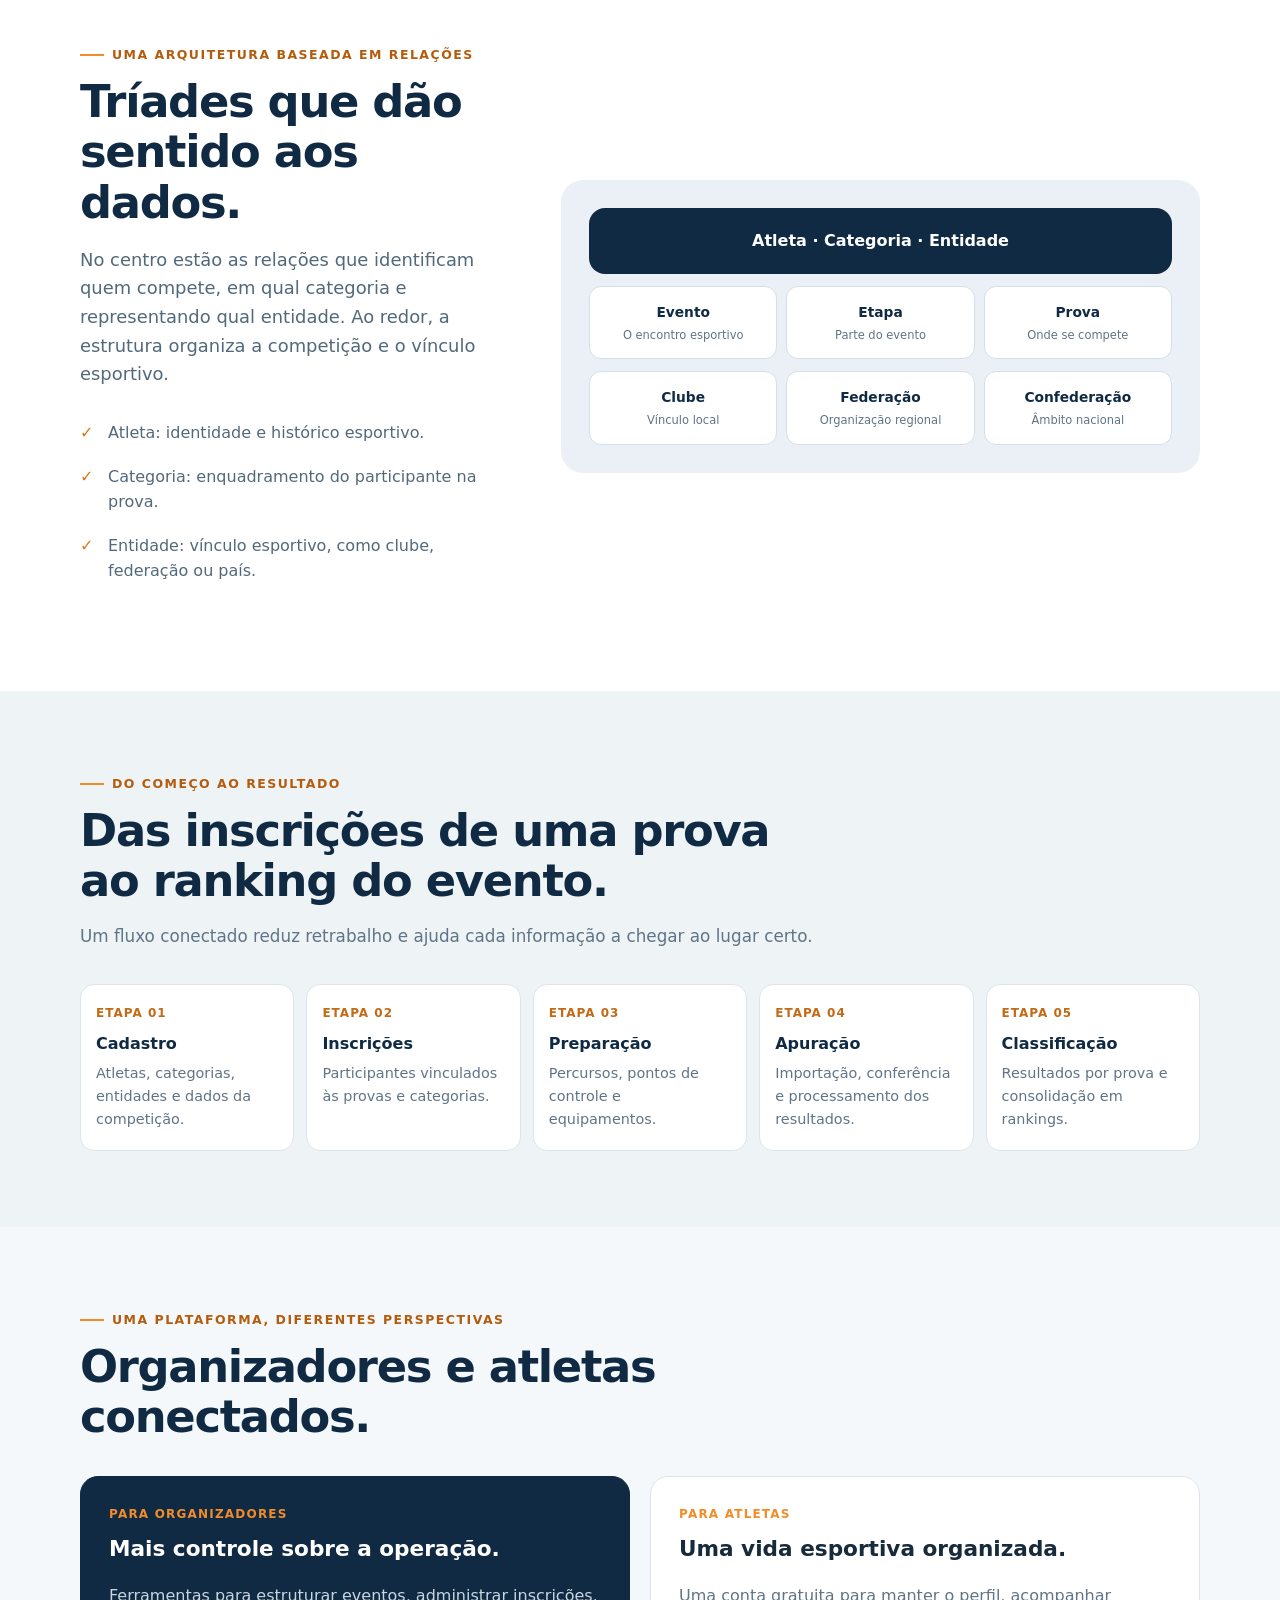
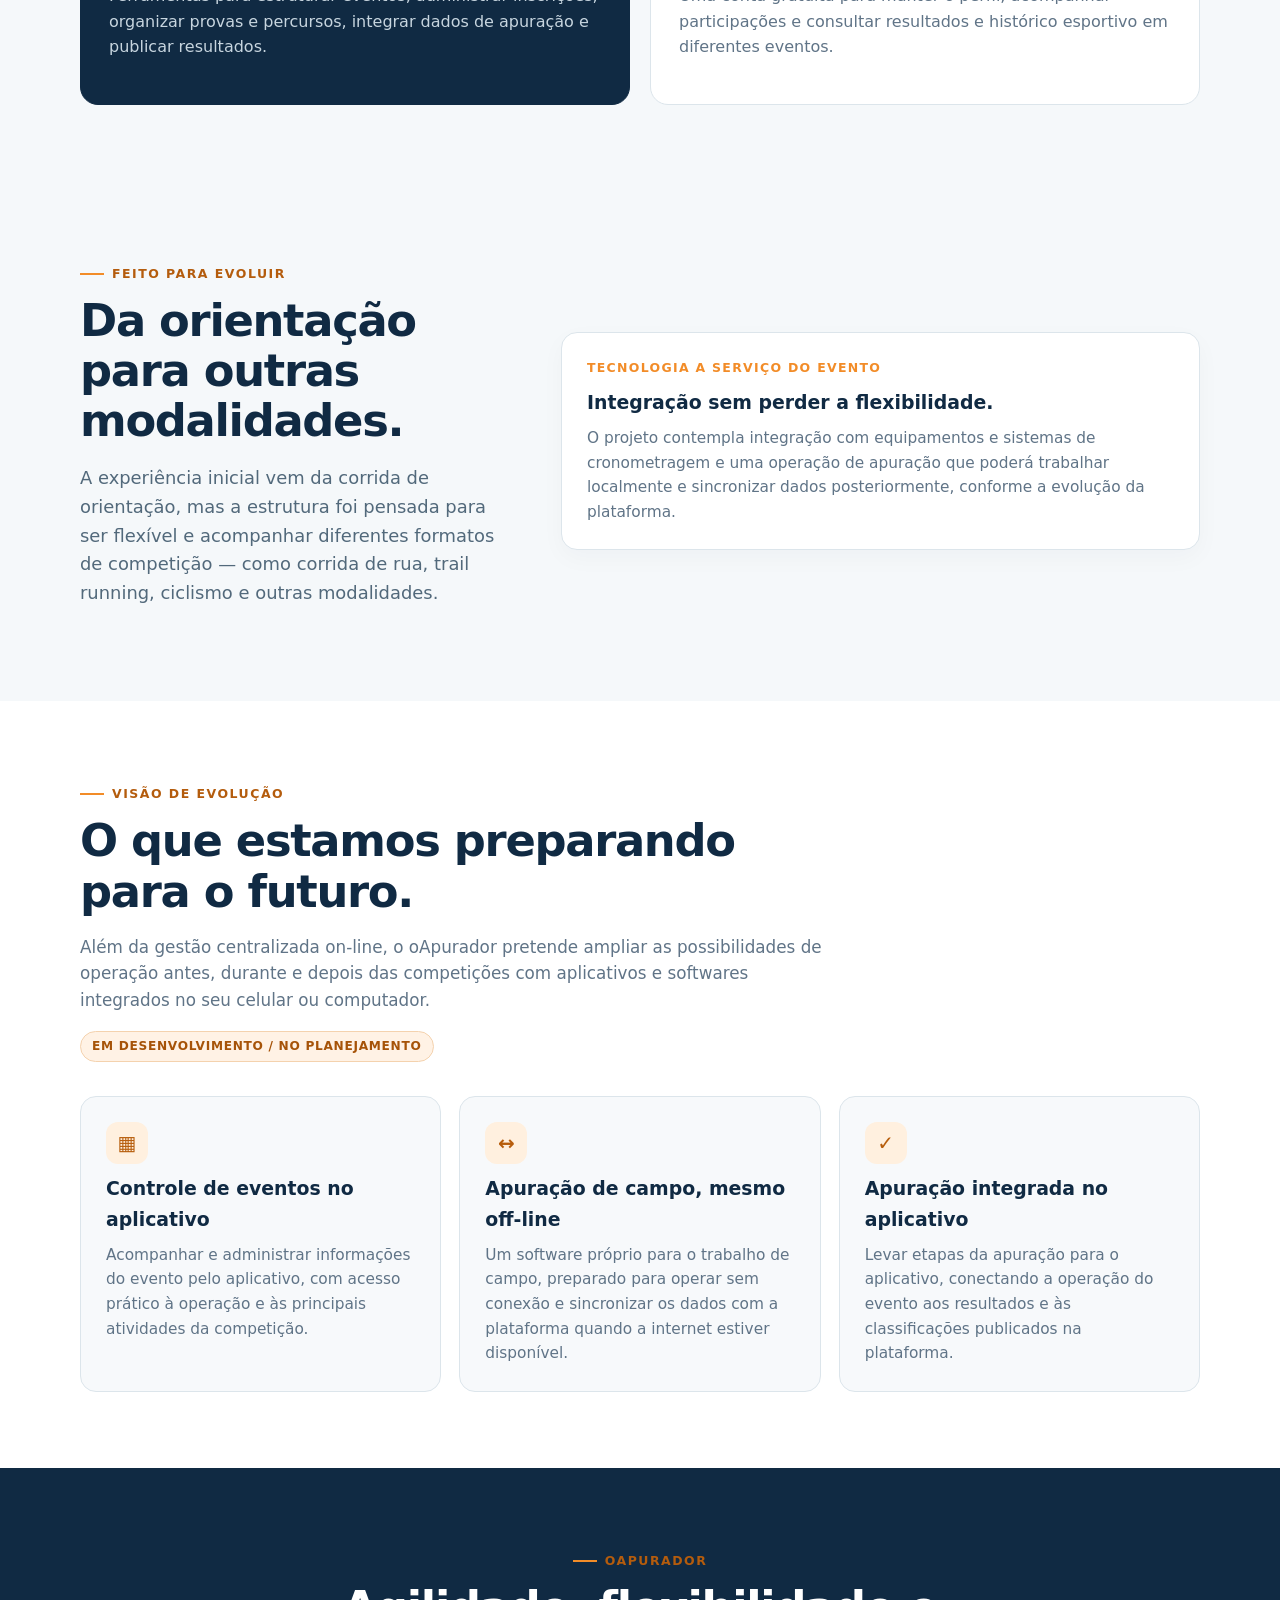
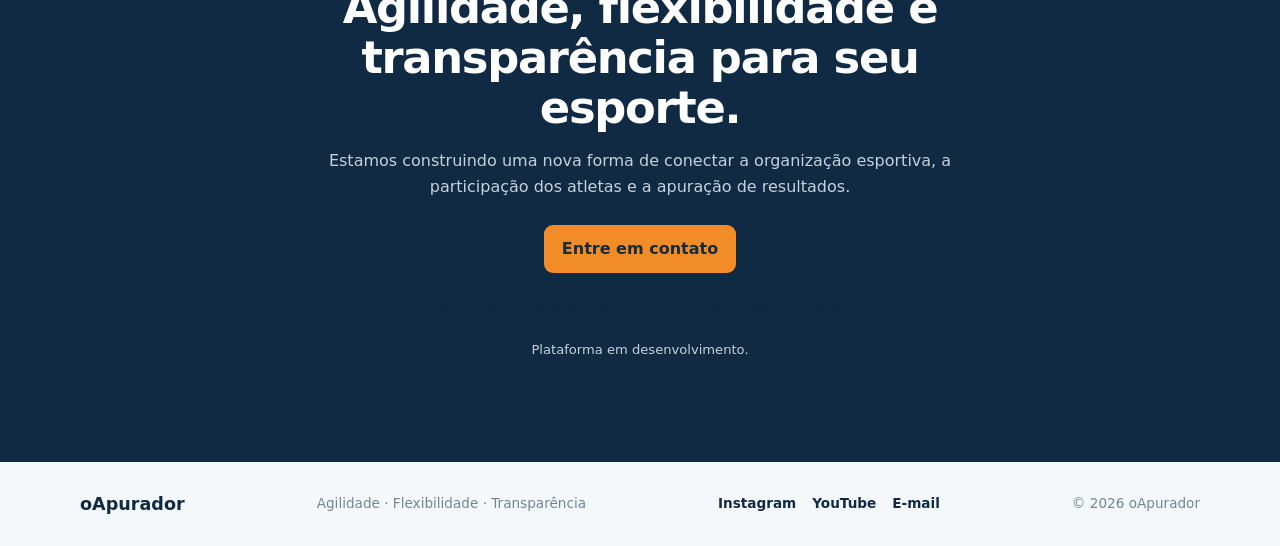
==== commit b0ee8f7b: "Hierarquia EEP" ====
--- a/index.html
+++ b/index.html
@@ -13,8 +13,8 @@
 <body>
 <header><div class="wrap nav">
 <a class="brand" href="#" aria-label="oApurador, início"><img src="assets/logo-oapurador.png" alt="oApurador"></a>
-<nav><a href="#plataforma">A plataforma</a><a href="#estrutura">Estrutura</a><a href="#fluxo">Da inscrição ao ranking</a><a href="#publico">Para quem</a><a href="#futuro">Futuro</a><a href="ranking.html">CMOrSM 2026</a></nav>
-<a class="nav-mobile-link" href="ranking.html">CMOrSM 2026</a><a class="nav-cta" href="#contato">Conheça o projeto</a>
+<nav><a href="#plataforma">A plataforma</a><a href="#estrutura">Estrutura</a><a href="#fluxo">Da inscrição ao ranking</a><a href="#publico">Para quem</a><a href="#futuro">Futuro</a><a href="eventos.html">Eventos</a></nav>
+<a class="nav-mobile-link" href="eventos.html">Eventos</a><a class="nav-cta" href="#contato">Conheça o projeto</a>
 </div></header>
 <main>
 <section class="hero"><div class="wrap hero-grid"><div><div class="eyebrow">Resultados Inteligentes para seu evento</div><h1>Ranking do seu jeito.<br><em>Ferramentas para todas as fases.</em></h1><p class="lead">Uma plataforma para conectar atletas, organizadores, competições e resultados — do primeiro cadastro à classificação final.</p><div class="hero-actions"><a class="button" href="#plataforma">Descubra o oApurador</a><a class="text-link" href="#estrutura">Como tudo se conecta ↓</a></div></div>
--- a/styles.css
+++ b/styles.css
@@ -66,11 +66,27 @@
 .country { display: inline-block; margin-left: 5px; color: var(--muted); font-size: .65rem; font-weight: 500; }
 .loading, .empty-state { padding: 24px; color: var(--muted); text-align: center; }
 .empty-state { margin: 0; }
+.ranking-main section.registrations-section { padding: 48px 0 4px; }
+.registrations-heading { display: flex; align-items: flex-end; justify-content: space-between; gap: 22px; margin-bottom: 16px; }
+.registrations-heading h2 { margin: 8px 0 4px; color: var(--navy); font-size: clamp(1.6rem, 3vw, 2.25rem); }
+.registrations-heading .eyebrow { margin: 0; }
+.registrations-summary { margin: 0; color: var(--muted); font-size: .88rem; }
+.group-control { display: flex; align-items: center; gap: 10px; color: var(--muted); font-size: .88rem; font-weight: 700; white-space: nowrap; }
+.group-control select { min-height: 42px; padding: 0 34px 0 12px; border: 1px solid #aab9c5; border-radius: 9px; background: #fff; color: var(--ink); font: inherit; }
+.registrations-list { overflow: hidden; padding: 0; }
+.registrations-list .table-scroll + .registration-group-title { border-top: 1px solid var(--line); }
+.registration-group-title { margin: 0; padding: 13px 16px; background: #eaf0f6; color: var(--navy); font-size: .96rem; }
+.registration-table { min-width: max-content; }
+.registration-table th:first-child, .registration-table td:first-child { min-width: 220px; text-align: left; }
+.registration-table th:nth-child(2), .registration-table td:nth-child(2), .registration-table th:nth-child(5), .registration-table td:nth-child(5) { min-width: 82px; }
+.registration-table th:nth-child(3), .registration-table td:nth-child(3), .registration-table th:nth-child(4), .registration-table td:nth-child(4) { min-width: 130px; }
+.registration-mark { color: var(--navy); font-weight: 850; }
 
 @media(max-width:800px) {
   .nav-mobile-link { display: inline-flex; }
   .ranking-heading, .controls-title { align-items: flex-start; flex-direction: column; }
   .updated { white-space: normal; }
+  .registrations-heading { align-items: flex-start; flex-direction: column; }
 }
 @media(max-width:700px) {
   .controls { padding: 16px; }
@@ -79,3 +95,51 @@
   .result-count { white-space: normal; }
   .ranking-main th, .ranking-main td { padding: 8px; }
 }
+
+/* Hub público do evento, relações de inscritos e resultados por prova. */
+.public-main { min-height: 65vh; padding: 34px 0 58px; }
+.public-main section { padding: 0; }
+.public-heading { margin: 0 0 26px; }
+.public-heading .eyebrow { margin: 0; }
+.public-heading h1 { margin: 10px 0; color: var(--navy); font-size: clamp(2rem, 4vw, 3rem); letter-spacing: -1.5px; }
+.public-lead { max-width: 760px; margin: 0 0 18px; color: var(--muted); }
+.event-stages, .public-results { display: grid; gap: 16px; }
+.stage-card { padding: 0; overflow: hidden; }
+.stage-heading { display: flex; align-items: center; justify-content: space-between; gap: 18px; padding: 18px 22px; background: #eaf0f6; border-bottom: 1px solid var(--line); }
+.stage-heading .eyebrow { margin: 0; }
+.stage-heading h2 { margin: 5px 0 0; color: var(--navy); font-size: 1.35rem; letter-spacing: -.4px; }
+.stage-actions { display: flex; gap: 16px; flex-wrap: wrap; }
+.text-link { color: var(--navy); font-weight: 750; border-bottom: 1px solid #9aacb9; padding: 4px 0; }
+.text-link:hover { color: #b45c0d; border-color: var(--orange); }
+.pending-link { color: #718596; font-size: .86rem; }
+.proof-list { padding: 0 20px; }
+.proof-row { display: flex; align-items: center; justify-content: space-between; gap: 20px; padding: 14px 2px; border-bottom: 1px solid var(--line); }
+.proof-row:last-child { border-bottom: 0; }
+.proof-info { display: grid; }
+.proof-info strong { color: var(--navy); }
+.proof-info span { color: var(--muted); font-size: .84rem; }
+.registration-toolbar { display: flex; justify-content: flex-end; }
+.registrations-list { overflow: hidden; padding: 0; }
+.registrations-list .table-scroll + .registration-group-title { border-top: 1px solid var(--line); }
+.registration-group-title { margin: 0; padding: 13px 16px; background: #eaf0f6; color: var(--navy); font-size: .96rem; }
+.registration-table { min-width: max-content; width: 100%; border-collapse: collapse; font-size: .86rem; }
+.registration-table th, .registration-table td, .public-result-table th, .public-result-table td { padding: 9px 11px; border-bottom: 1px solid var(--line); text-align: center; white-space: nowrap; }
+.registration-table th, .public-result-table th { background: #f5f8fa; color: #394f60; font-size: .76rem; font-weight: 750; }
+.registration-table th:first-child, .registration-table td:first-child { min-width: 220px; text-align: left; }
+.registration-mark { color: var(--navy); font-weight: 850; }
+.result-category { padding: 0; overflow: hidden; }
+.result-category-heading { display: flex; justify-content: space-between; align-items: center; gap: 12px; padding: 12px 16px; background: #eaf0f6; border-bottom: 1px solid var(--line); }
+.result-category-heading h2 { margin: 0; color: var(--navy); font-size: 1.08rem; }
+.result-category-heading h2 span { margin-left: 8px; color: var(--muted); font-size: .82rem; font-weight: 500; }
+.result-athlete-count { color: var(--muted); font-size: .78rem; white-space: nowrap; }
+.public-result-table { width: 100%; border-collapse: collapse; font-size: .88rem; }
+.public-result-table th.athlete, .public-result-table td.athlete { min-width: 210px; text-align: left; }
+.public-result-table td.athlete { font-weight: 650; }
+.public-result-table td.has-adjustment { cursor: help; text-decoration: underline dotted #8093a1; text-underline-offset: 3px; }
+.public-result-table tr:last-child td { border-bottom: 0; }
+@media(max-width:800px) {
+  .stage-heading { align-items: flex-start; flex-direction: column; }
+  .registration-toolbar { justify-content: flex-start; }
+  .result-category-heading { align-items: flex-start; flex-direction: column; }
+  .proof-row { align-items: flex-start; }
+}
